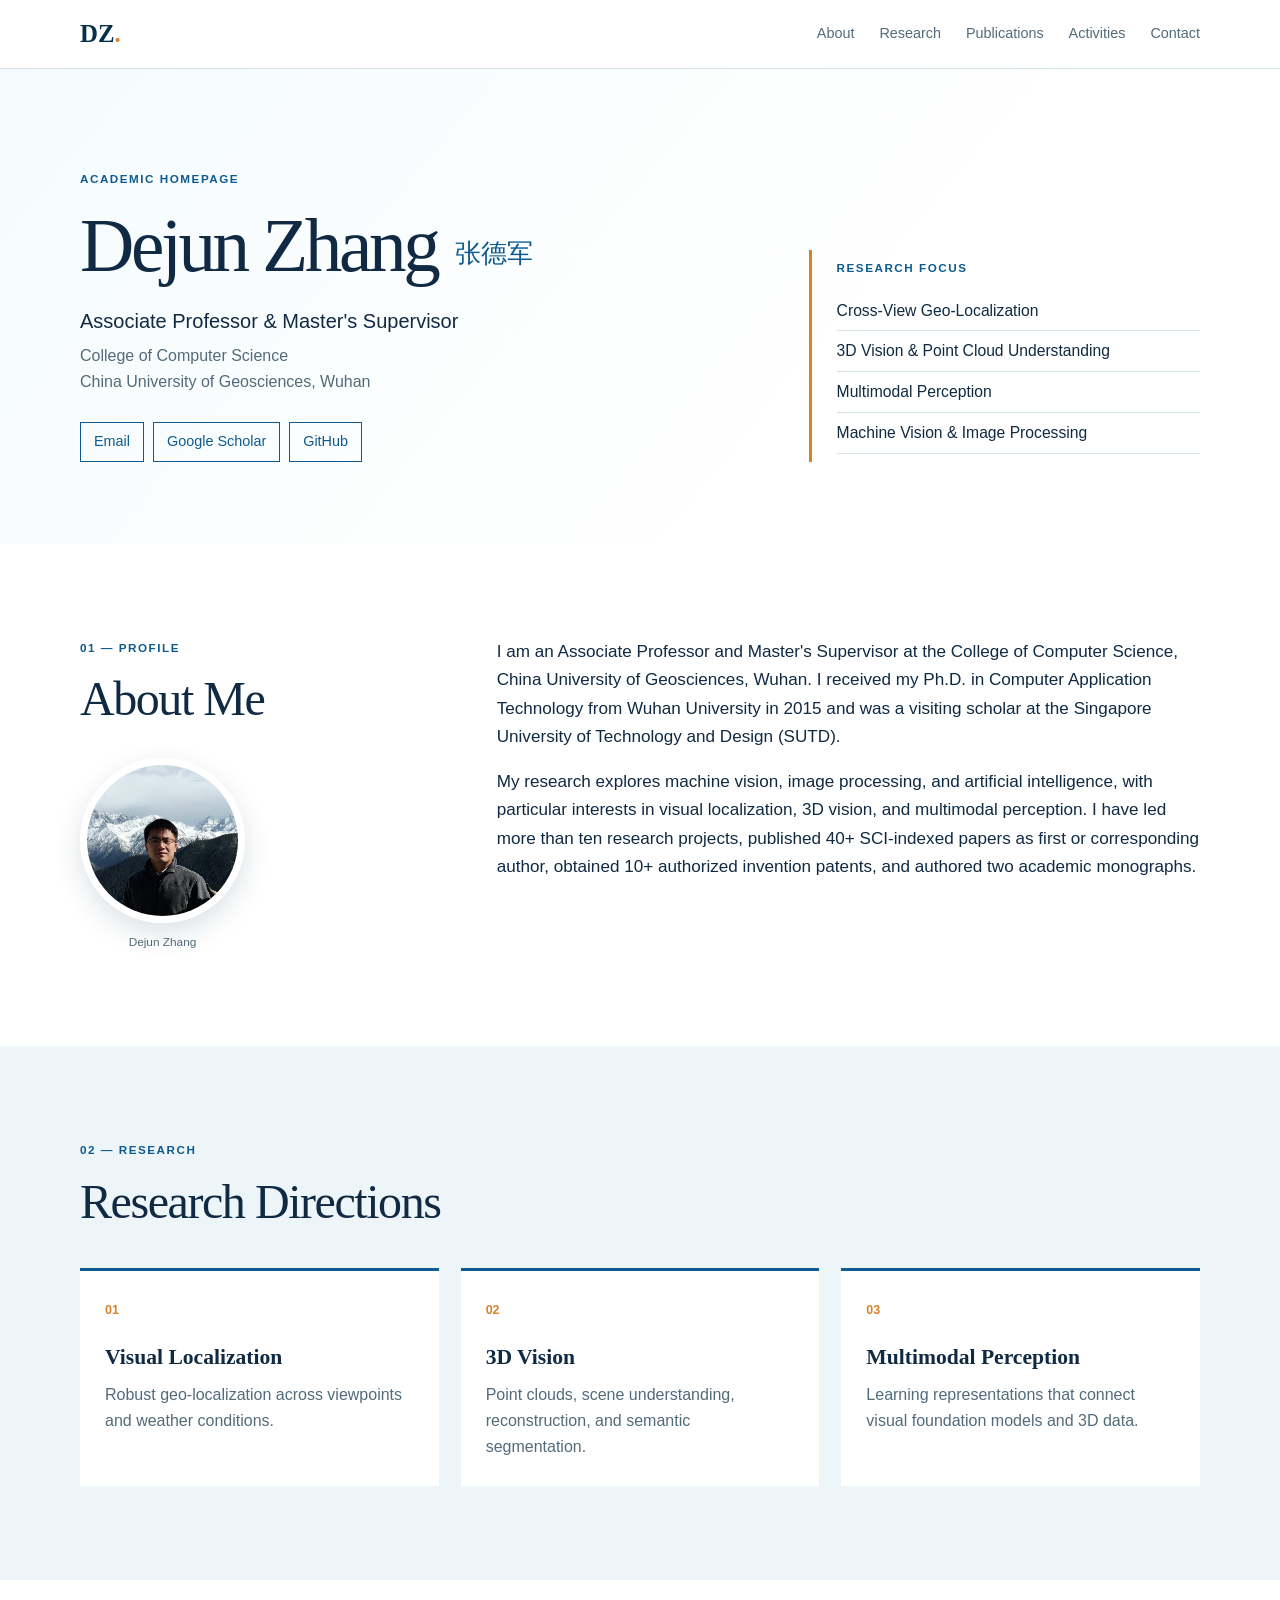
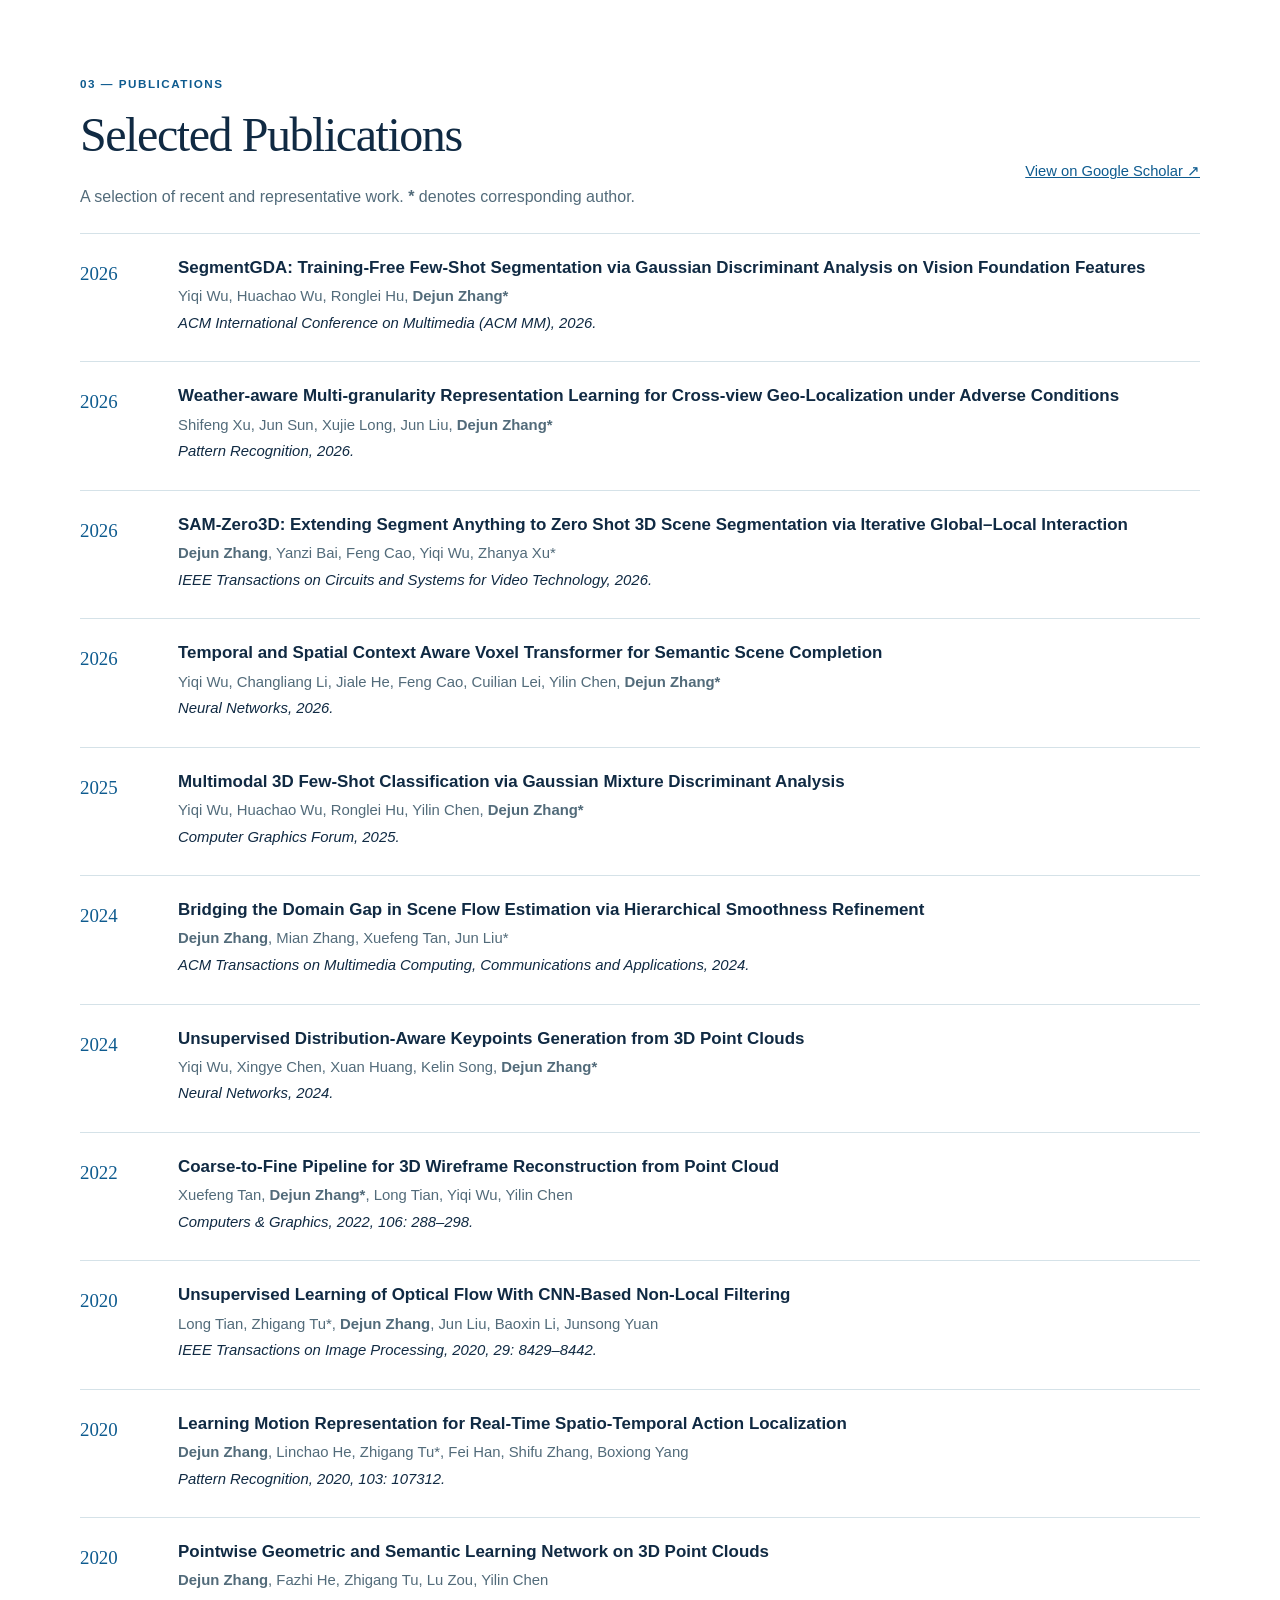
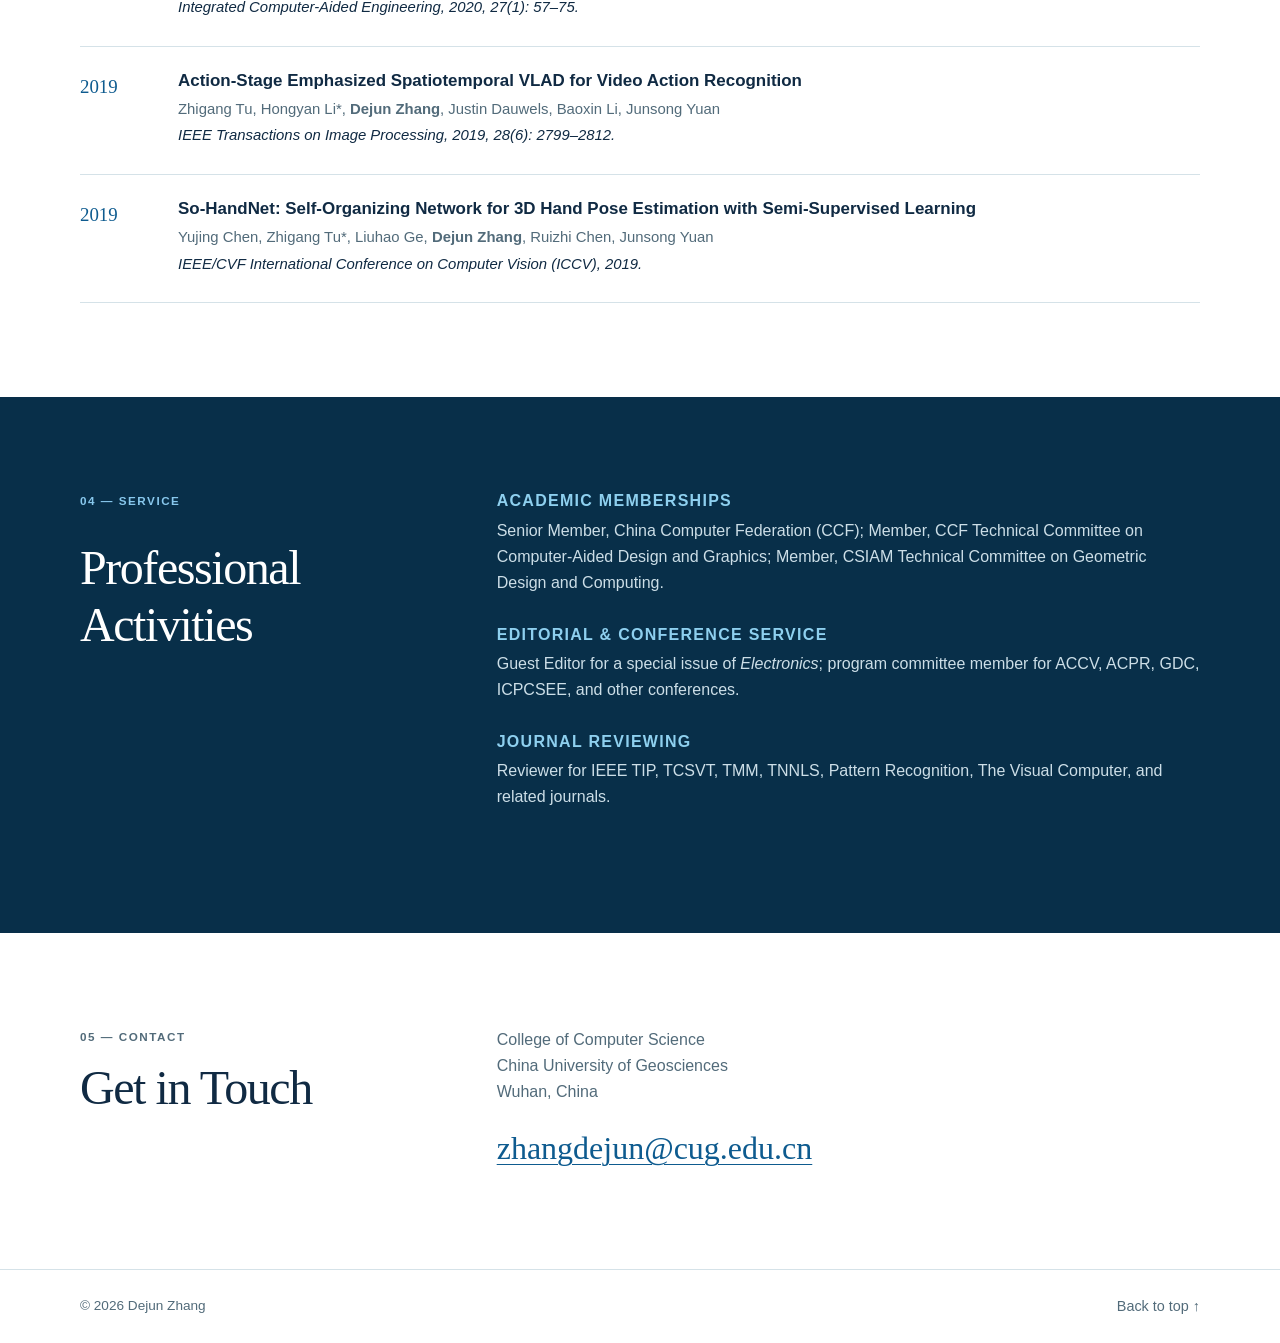
==== index.html @ 15e5b288 "Add files via upload" ====
<!doctype html>
<html lang="en">
<head>
  <meta charset="utf-8">
  <meta name="viewport" content="width=device-width, initial-scale=1">
  <meta name="description" content="Dejun Zhang — Associate Professor at China University of Geosciences, Wuhan. Research in visual localization, 3D vision, and multimodal perception.">
  <title>Dejun Zhang | Academic Homepage</title>
  <link rel="icon" type="image/svg+xml" href="data:image/svg+xml,%3Csvg xmlns='http://www.w3.org/2000/svg' viewBox='0 0 64 64'%3E%3Crect width='64' height='64' rx='12' fill='%230b3b62'/%3E%3Cpath d='M17 16h17c10 0 16 6 16 16s-6 16-16 16H17V16Zm9 9v14h8c4 0 7-2 7-7s-3-7-7-7h-8Z' fill='white'/%3E%3C/svg%3E">
  <link rel="stylesheet" href="assets/css/style.css">
  <link rel="stylesheet" href="assets/css/profile.css">
</head>
<body>
  <a class="skip-link" href="#main">Skip to content</a>
  <header class="site-header">
    <div class="shell nav-wrap">
      <a class="wordmark" href="#top" aria-label="Dejun Zhang home">DZ<span>.</span></a>
      <button class="menu-button" aria-expanded="false" aria-controls="site-nav">Menu</button>
      <nav id="site-nav" aria-label="Primary navigation">
        <a href="#about">About</a><a href="#research">Research</a><a href="#publications">Publications</a><a href="#activities">Activities</a><a href="#contact">Contact</a>
      </nav>
    </div>
  </header>

  <main id="main">
    <section class="intro" id="top">
      <div class="shell intro-grid">
        <div>
          <p class="eyebrow">Academic homepage</p>
          <h1>Dejun Zhang<span class="cn-name">张德军</span></h1>
          <p class="position">Associate Professor &amp; Master's Supervisor</p>
          <p class="institution">College of Computer Science<br>China University of Geosciences, Wuhan</p>
          <div class="links" aria-label="External links">
            <a href="mailto:zhangdejun@cug.edu.cn">Email</a>
            <a href="https://scholar.google.com/citations?hl=zh-CN&amp;oi=ao&amp;user=e5pwJ3oAAAAJ" rel="noopener noreferrer" target="_blank">Google Scholar</a>
            <a href="https://github.com/djzgroup" rel="noopener noreferrer" target="_blank">GitHub</a>
          </div>
        </div>
        <aside class="focus" aria-label="Research focus">
          <p class="eyebrow">Research focus</p>
          <ul>
            <li>Cross-View Geo-Localization</li>
            <li>3D Vision &amp; Point Cloud Understanding</li>
            <li>Multimodal Perception</li>
            <li>Machine Vision &amp; Image Processing</li>
          </ul>
        </aside>
      </div>
    </section>

    <section id="about" class="section shell two-col">
      <div><p class="section-kicker">01 — Profile</p><h2>About Me</h2><figure class="portrait about-portrait"><img src="assets/zhangdejun.jpg" alt="Dejun Zhang"><figcaption>Dejun Zhang</figcaption></figure></div>
      <div class="prose">
        <p>I am an Associate Professor and Master's Supervisor at the College of Computer Science, China University of Geosciences, Wuhan. I received my Ph.D. in Computer Application Technology from Wuhan University in 2015 and was a visiting scholar at the Singapore University of Technology and Design (SUTD).</p>
        <p>My research explores machine vision, image processing, and artificial intelligence, with particular interests in visual localization, 3D vision, and multimodal perception. I have led more than ten research projects, published 40+ SCI-indexed papers as first or corresponding author, obtained 10+ authorized invention patents, and authored two academic monographs.</p>
      </div>
    </section>

    <section id="research" class="section section-tint">
      <div class="shell">
        <p class="section-kicker">02 — Research</p><h2>Research Directions</h2>
        <div class="research-grid">
          <article><span>01</span><h3>Visual Localization</h3><p>Robust geo-localization across viewpoints and weather conditions.</p></article>
          <article><span>02</span><h3>3D Vision</h3><p>Point clouds, scene understanding, reconstruction, and semantic segmentation.</p></article>
          <article><span>03</span><h3>Multimodal Perception</h3><p>Learning representations that connect visual foundation models and 3D data.</p></article>
        </div>
      </div>
    </section>

    <section id="publications" class="section shell">
      <div class="publication-head"><div><p class="section-kicker">03 — Publications</p><h2>Selected Publications</h2></div><a class="text-link" href="https://scholar.google.com/citations?hl=zh-CN&amp;oi=ao&amp;user=e5pwJ3oAAAAJ" target="_blank" rel="noopener noreferrer">View on Google Scholar ↗</a></div>
      <p class="intro-copy">A selection of recent and representative work. <strong>*</strong> denotes corresponding author.</p>
      <ol class="pub-list">
        <li><div class="pub-year">2026</div><div><h3>SegmentGDA: Training-Free Few-Shot Segmentation via Gaussian Discriminant Analysis on Vision Foundation Features</h3><p>Yiqi Wu, Huachao Wu, Ronglei Hu, <strong>Dejun Zhang*</strong></p><p class="venue">ACM International Conference on Multimedia (ACM MM), 2026.</p></div></li>
        <li><div class="pub-year">2026</div><div><h3>Weather-aware Multi-granularity Representation Learning for Cross-view Geo-Localization under Adverse Conditions</h3><p>Shifeng Xu, Jun Sun, Xujie Long, Jun Liu, <strong>Dejun Zhang*</strong></p><p class="venue">Pattern Recognition, 2026.</p></div></li>
        <li><div class="pub-year">2026</div><div><h3>SAM-Zero3D: Extending Segment Anything to Zero Shot 3D Scene Segmentation via Iterative Global–Local Interaction</h3><p><strong>Dejun Zhang</strong>, Yanzi Bai, Feng Cao, Yiqi Wu, Zhanya Xu*</p><p class="venue">IEEE Transactions on Circuits and Systems for Video Technology, 2026.</p></div></li>
        <li><div class="pub-year">2026</div><div><h3>Temporal and Spatial Context Aware Voxel Transformer for Semantic Scene Completion</h3><p>Yiqi Wu, Changliang Li, Jiale He, Feng Cao, Cuilian Lei, Yilin Chen, <strong>Dejun Zhang*</strong></p><p class="venue">Neural Networks, 2026.</p></div></li>
        <li><div class="pub-year">2025</div><div><h3>Multimodal 3D Few-Shot Classification via Gaussian Mixture Discriminant Analysis</h3><p>Yiqi Wu, Huachao Wu, Ronglei Hu, Yilin Chen, <strong>Dejun Zhang*</strong></p><p class="venue">Computer Graphics Forum, 2025.</p></div></li>
        <li><div class="pub-year">2024</div><div><h3>Bridging the Domain Gap in Scene Flow Estimation via Hierarchical Smoothness Refinement</h3><p><strong>Dejun Zhang</strong>, Mian Zhang, Xuefeng Tan, Jun Liu*</p><p class="venue">ACM Transactions on Multimedia Computing, Communications and Applications, 2024.</p></div></li>
        <li><div class="pub-year">2024</div><div><h3>Unsupervised Distribution-Aware Keypoints Generation from 3D Point Clouds</h3><p>Yiqi Wu, Xingye Chen, Xuan Huang, Kelin Song, <strong>Dejun Zhang*</strong></p><p class="venue">Neural Networks, 2024.</p></div></li>
        <li><div class="pub-year">2022</div><div><h3>Coarse-to-Fine Pipeline for 3D Wireframe Reconstruction from Point Cloud</h3><p>Xuefeng Tan, <strong>Dejun Zhang*</strong>, Long Tian, Yiqi Wu, Yilin Chen</p><p class="venue">Computers &amp; Graphics, 2022, 106: 288–298.</p></div></li>
        <li><div class="pub-year">2020</div><div><h3>Unsupervised Learning of Optical Flow With CNN-Based Non-Local Filtering</h3><p>Long Tian, Zhigang Tu*, <strong>Dejun Zhang</strong>, Jun Liu, Baoxin Li, Junsong Yuan</p><p class="venue">IEEE Transactions on Image Processing, 2020, 29: 8429–8442.</p></div></li>
        <li><div class="pub-year">2020</div><div><h3>Learning Motion Representation for Real-Time Spatio-Temporal Action Localization</h3><p><strong>Dejun Zhang</strong>, Linchao He, Zhigang Tu*, Fei Han, Shifu Zhang, Boxiong Yang</p><p class="venue">Pattern Recognition, 2020, 103: 107312.</p></div></li>
        <li><div class="pub-year">2020</div><div><h3>Pointwise Geometric and Semantic Learning Network on 3D Point Clouds</h3><p><strong>Dejun Zhang</strong>, Fazhi He, Zhigang Tu, Lu Zou, Yilin Chen</p><p class="venue">Integrated Computer-Aided Engineering, 2020, 27(1): 57–75.</p></div></li>
        <li><div class="pub-year">2019</div><div><h3>Action-Stage Emphasized Spatiotemporal VLAD for Video Action Recognition</h3><p>Zhigang Tu, Hongyan Li*, <strong>Dejun Zhang</strong>, Justin Dauwels, Baoxin Li, Junsong Yuan</p><p class="venue">IEEE Transactions on Image Processing, 2019, 28(6): 2799–2812.</p></div></li>
        <li><div class="pub-year">2019</div><div><h3>So-HandNet: Self-Organizing Network for 3D Hand Pose Estimation with Semi-Supervised Learning</h3><p>Yujing Chen, Zhigang Tu*, Liuhao Ge, <strong>Dejun Zhang</strong>, Ruizhi Chen, Junsong Yuan</p><p class="venue">IEEE/CVF International Conference on Computer Vision (ICCV), 2019.</p></div></li>
      </ol>
    </section>

    <section id="activities" class="section section-dark"><div class="shell activities-grid"><div><p class="section-kicker">04 — Service</p><h2>Professional Activities</h2></div><div><h3>Academic Memberships</h3><p>Senior Member, China Computer Federation (CCF); Member, CCF Technical Committee on Computer-Aided Design and Graphics; Member, CSIAM Technical Committee on Geometric Design and Computing.</p><h3>Editorial &amp; Conference Service</h3><p>Guest Editor for a special issue of <em>Electronics</em>; program committee member for ACCV, ACPR, GDC, ICPCSEE, and other conferences.</p><h3>Journal Reviewing</h3><p>Reviewer for IEEE TIP, TCSVT, TMM, TNNLS, Pattern Recognition, The Visual Computer, and related journals.</p></div></div></section>

    <section id="contact" class="section shell contact"><div><p class="section-kicker">05 — Contact</p><h2>Get in Touch</h2></div><div><p>College of Computer Science<br>China University of Geosciences<br>Wuhan, China</p><a class="email" href="mailto:zhangdejun@cug.edu.cn">zhangdejun@cug.edu.cn</a></div></section>
  </main>
  <footer><div class="shell"><span>© <span id="year"></span> Dejun Zhang</span><a href="#top">Back to top ↑</a></div></footer>
  <script>document.getElementById('year').textContent=new Date().getFullYear();const b=document.querySelector('.menu-button'),n=document.querySelector('#site-nav');b.addEventListener('click',()=>{const e=b.getAttribute('aria-expanded')==='true';b.setAttribute('aria-expanded',String(!e));n.classList.toggle('open')});document.querySelectorAll('#site-nav a').forEach(a=>a.addEventListener('click',()=>{n.classList.remove('open');b.setAttribute('aria-expanded','false')}));</script>
</body>
</html>
---- assets/css/style.css ----
:root{--ink:#102a43;--navy:#082f49;--blue:#0e5b8f;--mist:#eef5f8;--line:#d5e2e8;--paper:#fff;--muted:#526b7a;--accent:#d8822a}*{box-sizing:border-box}html{scroll-behavior:smooth}body{margin:0;background:var(--paper);color:var(--ink);font-family:Inter,"Segoe UI",Arial,sans-serif;font-size:16px;line-height:1.65}.shell{width:min(1120px,calc(100% - 48px));margin:auto}.skip-link{position:absolute;left:-999px}.skip-link:focus{left:16px;top:12px;z-index:9;background:#fff;padding:8px 12px}.site-header{border-bottom:1px solid var(--line);position:sticky;top:0;background:#fffffff2;backdrop-filter:blur(12px);z-index:3}.nav-wrap{height:68px;display:flex;align-items:center;justify-content:space-between}.wordmark{font-family:Georgia,serif;font-size:1.55rem;font-weight:700;color:var(--navy);text-decoration:none}.wordmark span{color:var(--accent)}nav{display:flex;gap:25px}nav a,footer a{color:var(--muted);font-size:.9rem;text-decoration:none}nav a:hover,footer a:hover,.text-link:hover{color:var(--blue)}.menu-button{display:none;background:none;border:1px solid var(--line);padding:7px 11px;color:var(--ink)}.intro{padding:100px 0 82px;background:linear-gradient(130deg,#f5fbfd 0%,#fff 65%)}.intro-grid{display:grid;grid-template-columns:1.55fr .95fr;align-items:end;gap:90px}.eyebrow,.section-kicker{text-transform:uppercase;color:var(--blue);font-size:.73rem;font-weight:700;letter-spacing:.13em;margin:0 0 13px}h1,h2,h3{line-height:1.2;margin-top:0}h1{font-family:Georgia,serif;font-weight:500;font-size:clamp(3rem,8vw,5.7rem);letter-spacing:-.045em;margin-bottom:13px}.cn-name{font-family:"Microsoft YaHei",sans-serif;font-size:.35em;letter-spacing:0;margin-left:18px;color:var(--blue);vertical-align:middle}.position{font-size:1.25rem;margin:0 0 5px}.institution{color:var(--muted);margin:0 0 27px}.links{display:flex;flex-wrap:wrap;gap:9px}.links a{border:1px solid var(--blue);padding:7px 13px;color:var(--blue);font-size:.9rem;text-decoration:none}.links a:hover{background:var(--blue);color:#fff}.focus{border-left:3px solid var(--accent);padding:8px 0 8px 25px}.focus ul{list-style:none;padding:0;margin:0}.focus li{padding:7px 0;border-bottom:1px solid var(--line);font-size:.98rem}.section{padding:94px 0}.two-col,.activities-grid,.contact{display:grid;grid-template-columns:.72fr 1.55fr;gap:90px}h2{font-family:Georgia,serif;font-size:clamp(2rem,4vw,3rem);font-weight:500;letter-spacing:-.03em;margin-bottom:20px}.prose p:first-child{margin-top:0}.prose p{font-size:1.07rem}.section-tint{background:var(--mist)}.research-grid{display:grid;grid-template-columns:repeat(3,1fr);gap:22px;margin-top:38px}.research-grid article{background:#fff;padding:25px;min-height:200px;border-top:3px solid var(--blue)}.research-grid span{font-size:.78rem;color:var(--accent);font-weight:700}.research-grid h3{font-family:Georgia,serif;font-size:1.35rem;margin:22px 0 11px}.research-grid p{margin:0;color:var(--muted)}.publication-head{display:flex;justify-content:space-between;align-items:end;gap:30px}.text-link{color:var(--blue);font-size:.92rem;white-space:nowrap}.intro-copy{color:var(--muted);margin:0 0 23px}.pub-list{list-style:none;margin:0;padding:0;border-top:1px solid var(--line)}.pub-list li{display:grid;grid-template-columns:80px 1fr;gap:18px;padding:24px 0;border-bottom:1px solid var(--line)}.pub-year{color:var(--blue);font-family:Georgia,serif;font-size:1.18rem}.pub-list h3{font-size:1.06rem;font-weight:650;margin-bottom:6px}.pub-list p{font-size:.93rem;color:var(--muted);margin:2px 0}.pub-list .venue{font-style:italic;color:var(--ink)}.section-dark{background:var(--navy);color:#eff8fc}.section-dark .section-kicker{color:#88c8ed}.section-dark h2{color:#fff}.activities-grid h3{font-size:1rem;color:#8ed0ef;text-transform:uppercase;letter-spacing:.08em;margin:0 0 7px}.activities-grid p{margin:0 0 28px;color:#ccdee7}.contact p{margin-top:0;color:var(--muted)}.email{font-family:Georgia,serif;font-size:clamp(1.25rem,3vw,2rem);color:var(--blue);text-decoration-thickness:1px;text-underline-offset:5px}footer{border-top:1px solid var(--line);padding:25px 0;color:var(--muted);font-size:.85rem}footer .shell{display:flex;justify-content:space-between;gap:20px}@media(max-width:720px){.shell{width:min(100% - 34px,1120px)}.menu-button{display:block}.nav-wrap{height:60px}nav{display:none;position:absolute;top:60px;left:0;width:100%;padding:12px 17px 20px;background:#fff;border-bottom:1px solid var(--line);flex-direction:column;gap:12px}nav.open{display:flex}.intro{padding:65px 0}.intro-grid,.two-col,.activities-grid,.contact{grid-template-columns:1fr;gap:34px}.focus{margin-top:8px}.section{padding:66px 0}.research-grid{grid-template-columns:1fr;gap:12px;margin-top:26px}.research-grid article{min-height:0}.publication-head{align-items:start;flex-direction:column;gap:0}.pub-list li{grid-template-columns:1fr;gap:6px}.pub-year{font-size:1rem}.pub-list h3{font-size:1rem}.cn-name{margin-left:10px}footer .shell{flex-direction:column;gap:8px}}
---- assets/css/profile.css ----
.portrait{margin:30px 0 0}.portrait img{display:block;width:165px;height:165px;object-fit:cover;object-position:center;border-radius:50%;border:7px solid #fff;box-shadow:0 10px 28px #082f4924}.portrait figcaption{margin-top:10px;color:var(--muted);font-size:.74rem;text-align:center;width:165px}h1{font-size:clamp(2.7rem,6.4vw,4.7rem)}@media(max-width:720px){.about-portrait{margin-top:20px}}
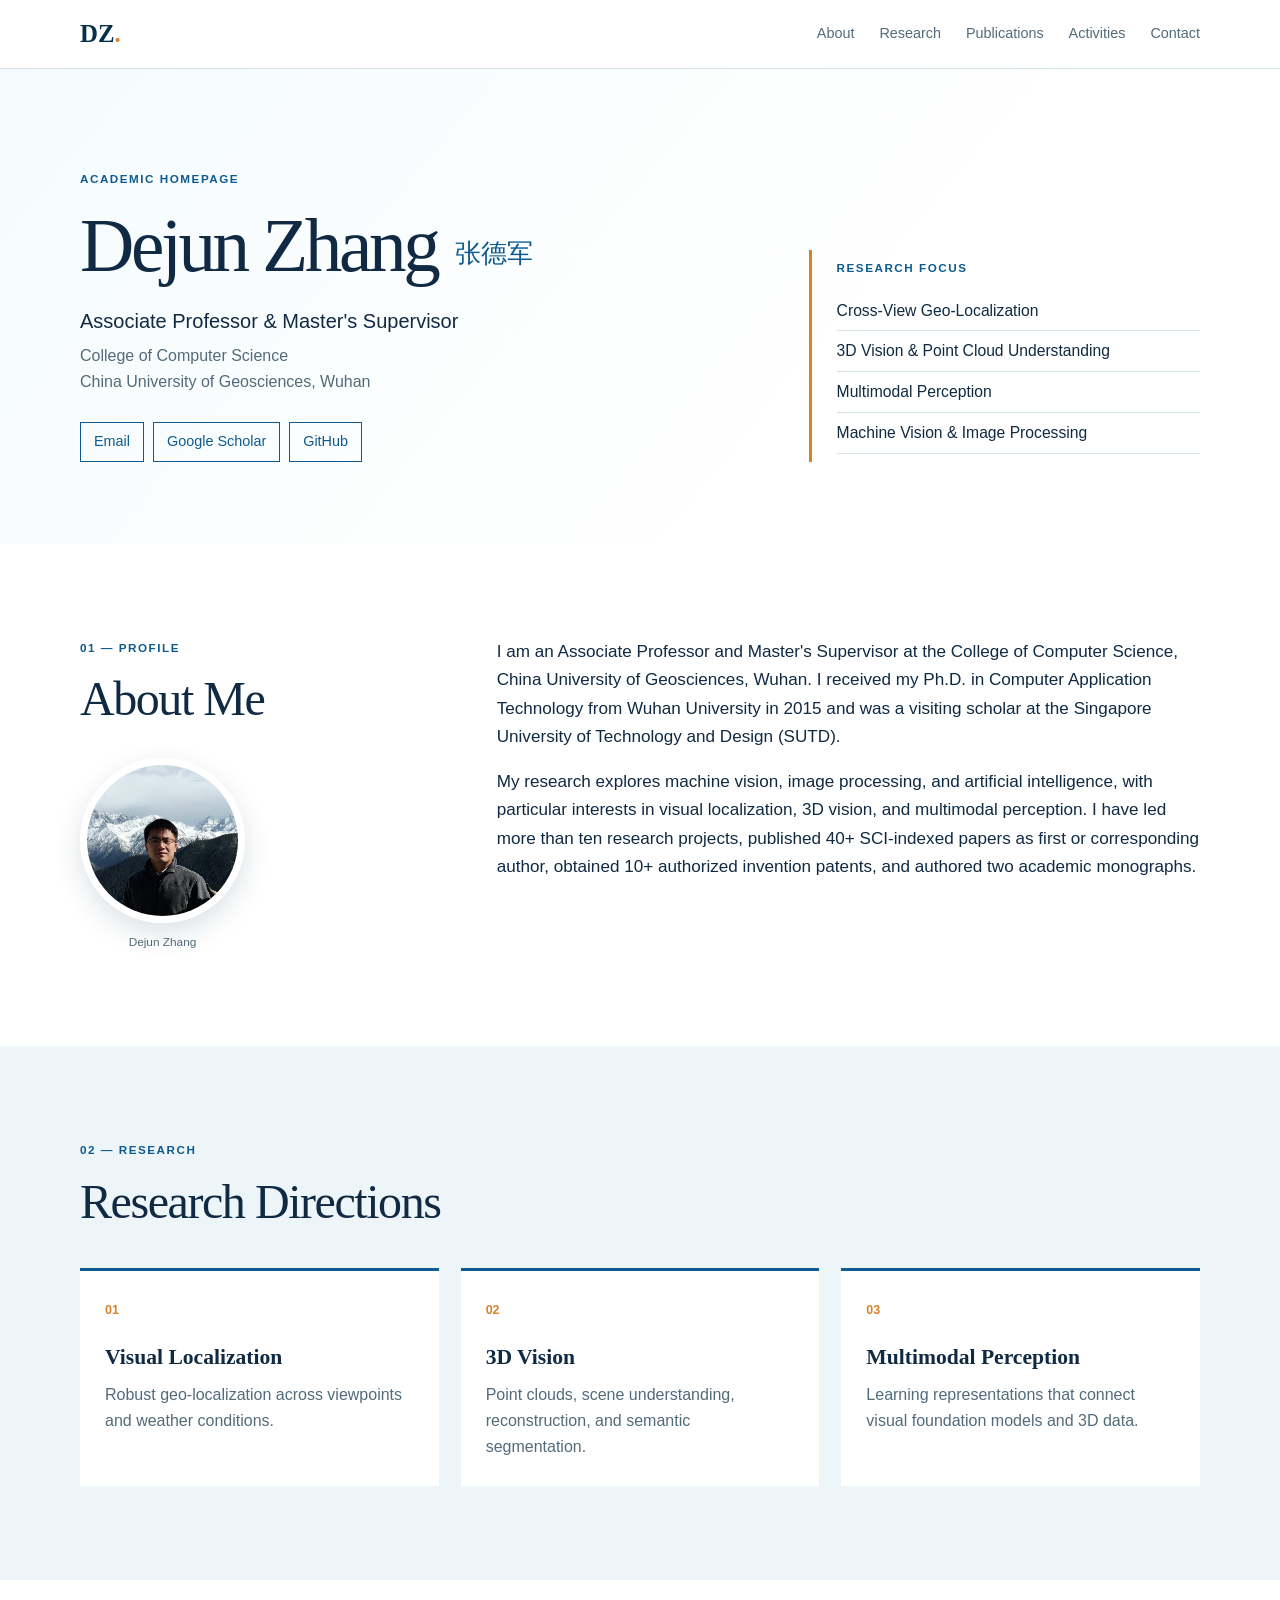
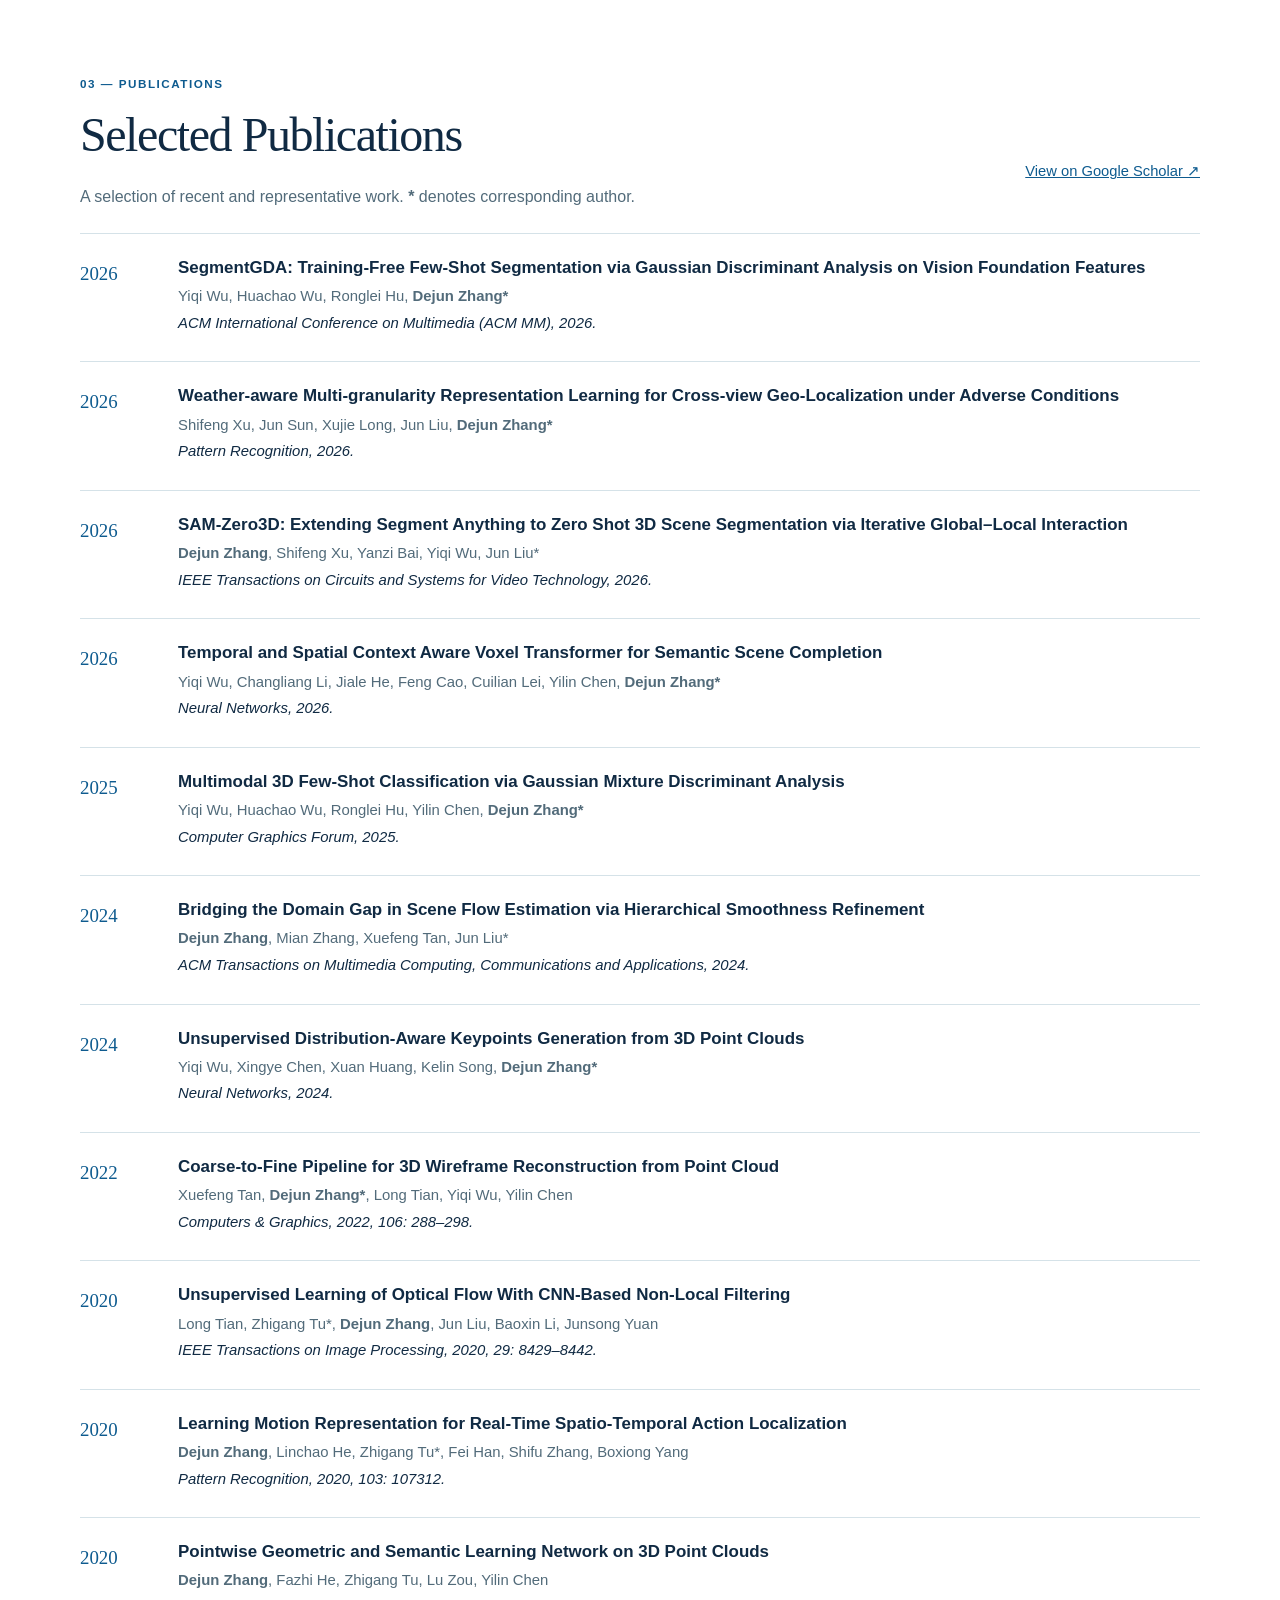
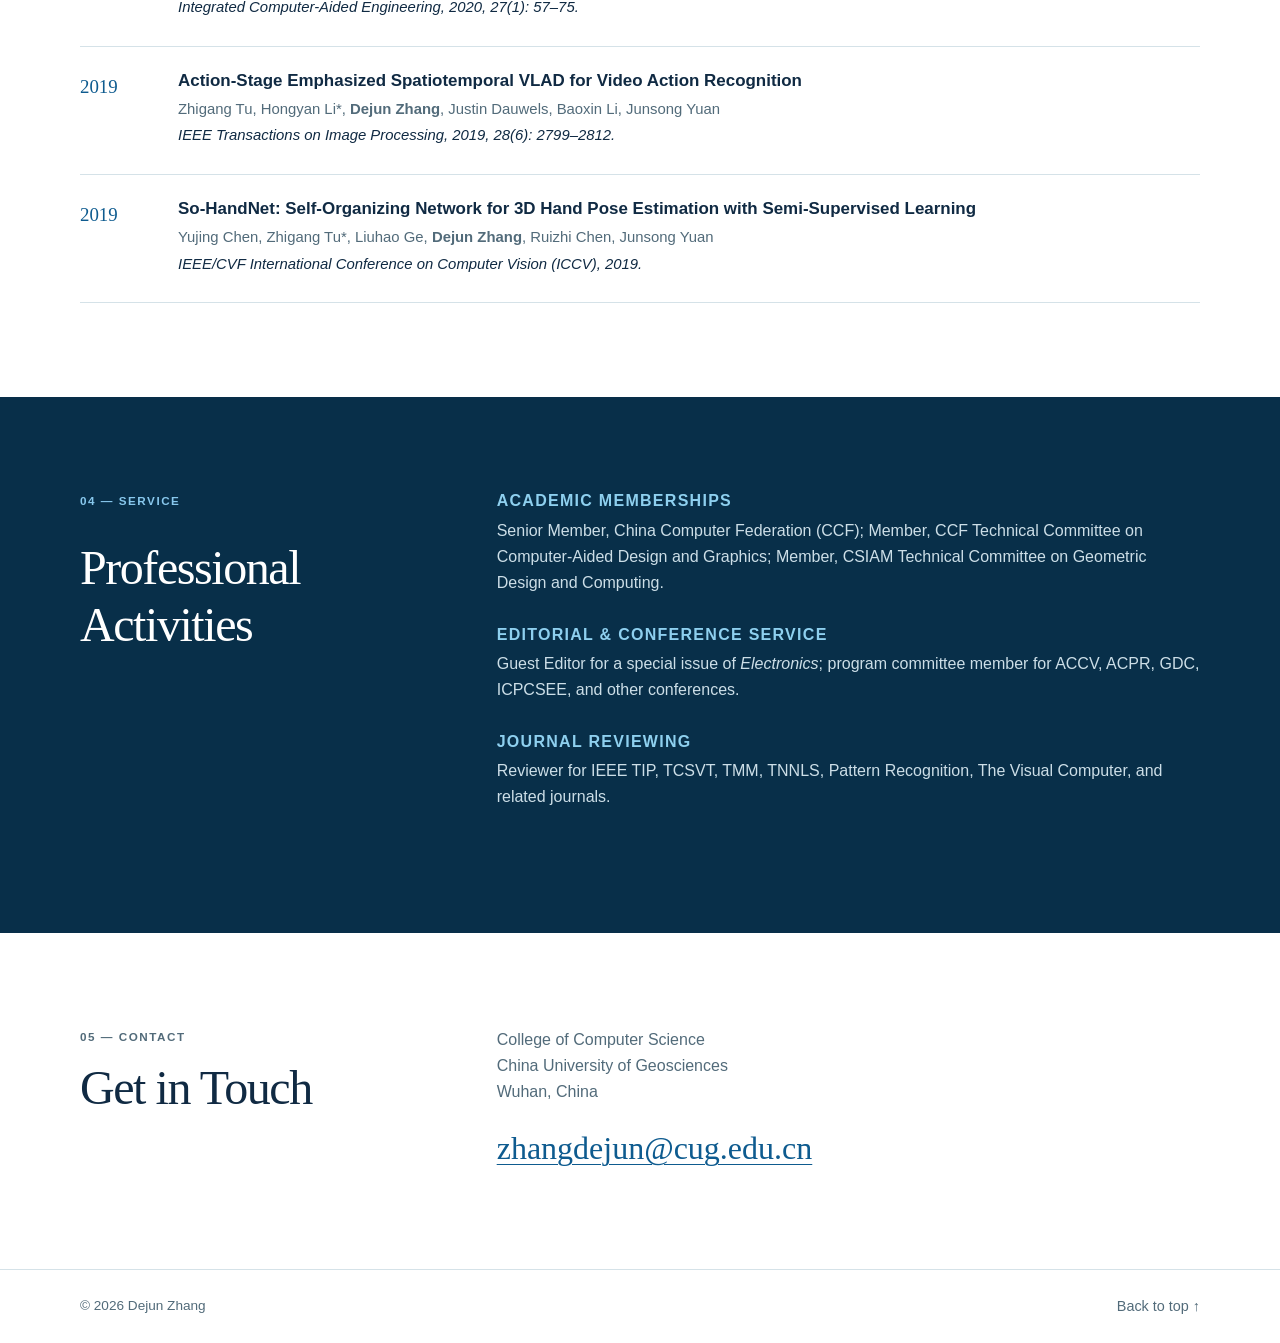
==== commit 643c1c6b: "Update index.html" ====
--- a/index.html
+++ b/index.html
@@ -72,7 +72,7 @@
       <ol class="pub-list">
         <li><div class="pub-year">2026</div><div><h3>SegmentGDA: Training-Free Few-Shot Segmentation via Gaussian Discriminant Analysis on Vision Foundation Features</h3><p>Yiqi Wu, Huachao Wu, Ronglei Hu, <strong>Dejun Zhang*</strong></p><p class="venue">ACM International Conference on Multimedia (ACM MM), 2026.</p></div></li>
         <li><div class="pub-year">2026</div><div><h3>Weather-aware Multi-granularity Representation Learning for Cross-view Geo-Localization under Adverse Conditions</h3><p>Shifeng Xu, Jun Sun, Xujie Long, Jun Liu, <strong>Dejun Zhang*</strong></p><p class="venue">Pattern Recognition, 2026.</p></div></li>
-        <li><div class="pub-year">2026</div><div><h3>SAM-Zero3D: Extending Segment Anything to Zero Shot 3D Scene Segmentation via Iterative Global–Local Interaction</h3><p><strong>Dejun Zhang</strong>, Yanzi Bai, Feng Cao, Yiqi Wu, Zhanya Xu*</p><p class="venue">IEEE Transactions on Circuits and Systems for Video Technology, 2026.</p></div></li>
+        <li><div class="pub-year">2026</div><div><h3>SAM-Zero3D: Extending Segment Anything to Zero Shot 3D Scene Segmentation via Iterative Global–Local Interaction</h3><p><strong>Dejun Zhang</strong>, Shifeng Xu, Yanzi Bai, Yiqi Wu, Jun Liu*</p><p class="venue">IEEE Transactions on Circuits and Systems for Video Technology, 2026.</p></div></li>
         <li><div class="pub-year">2026</div><div><h3>Temporal and Spatial Context Aware Voxel Transformer for Semantic Scene Completion</h3><p>Yiqi Wu, Changliang Li, Jiale He, Feng Cao, Cuilian Lei, Yilin Chen, <strong>Dejun Zhang*</strong></p><p class="venue">Neural Networks, 2026.</p></div></li>
         <li><div class="pub-year">2025</div><div><h3>Multimodal 3D Few-Shot Classification via Gaussian Mixture Discriminant Analysis</h3><p>Yiqi Wu, Huachao Wu, Ronglei Hu, Yilin Chen, <strong>Dejun Zhang*</strong></p><p class="venue">Computer Graphics Forum, 2025.</p></div></li>
         <li><div class="pub-year">2024</div><div><h3>Bridging the Domain Gap in Scene Flow Estimation via Hierarchical Smoothness Refinement</h3><p><strong>Dejun Zhang</strong>, Mian Zhang, Xuefeng Tan, Jun Liu*</p><p class="venue">ACM Transactions on Multimedia Computing, Communications and Applications, 2024.</p></div></li>
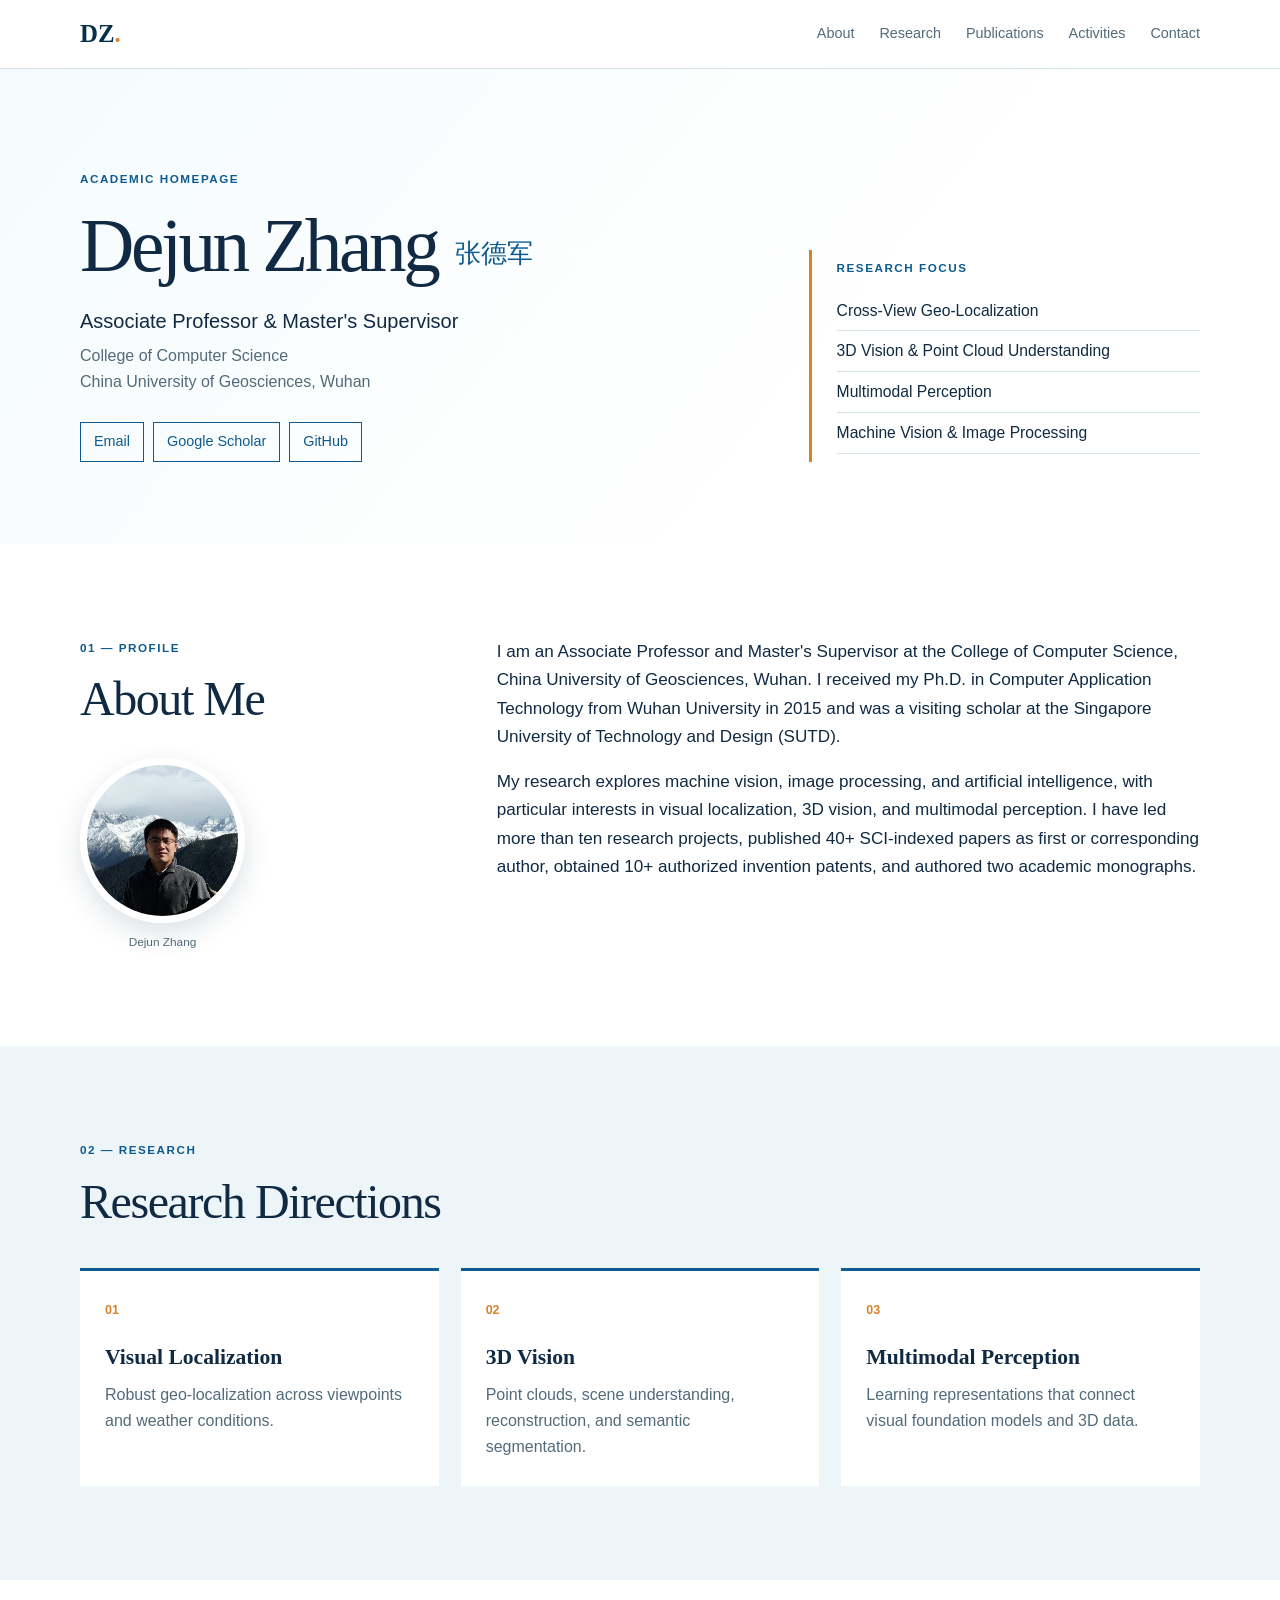
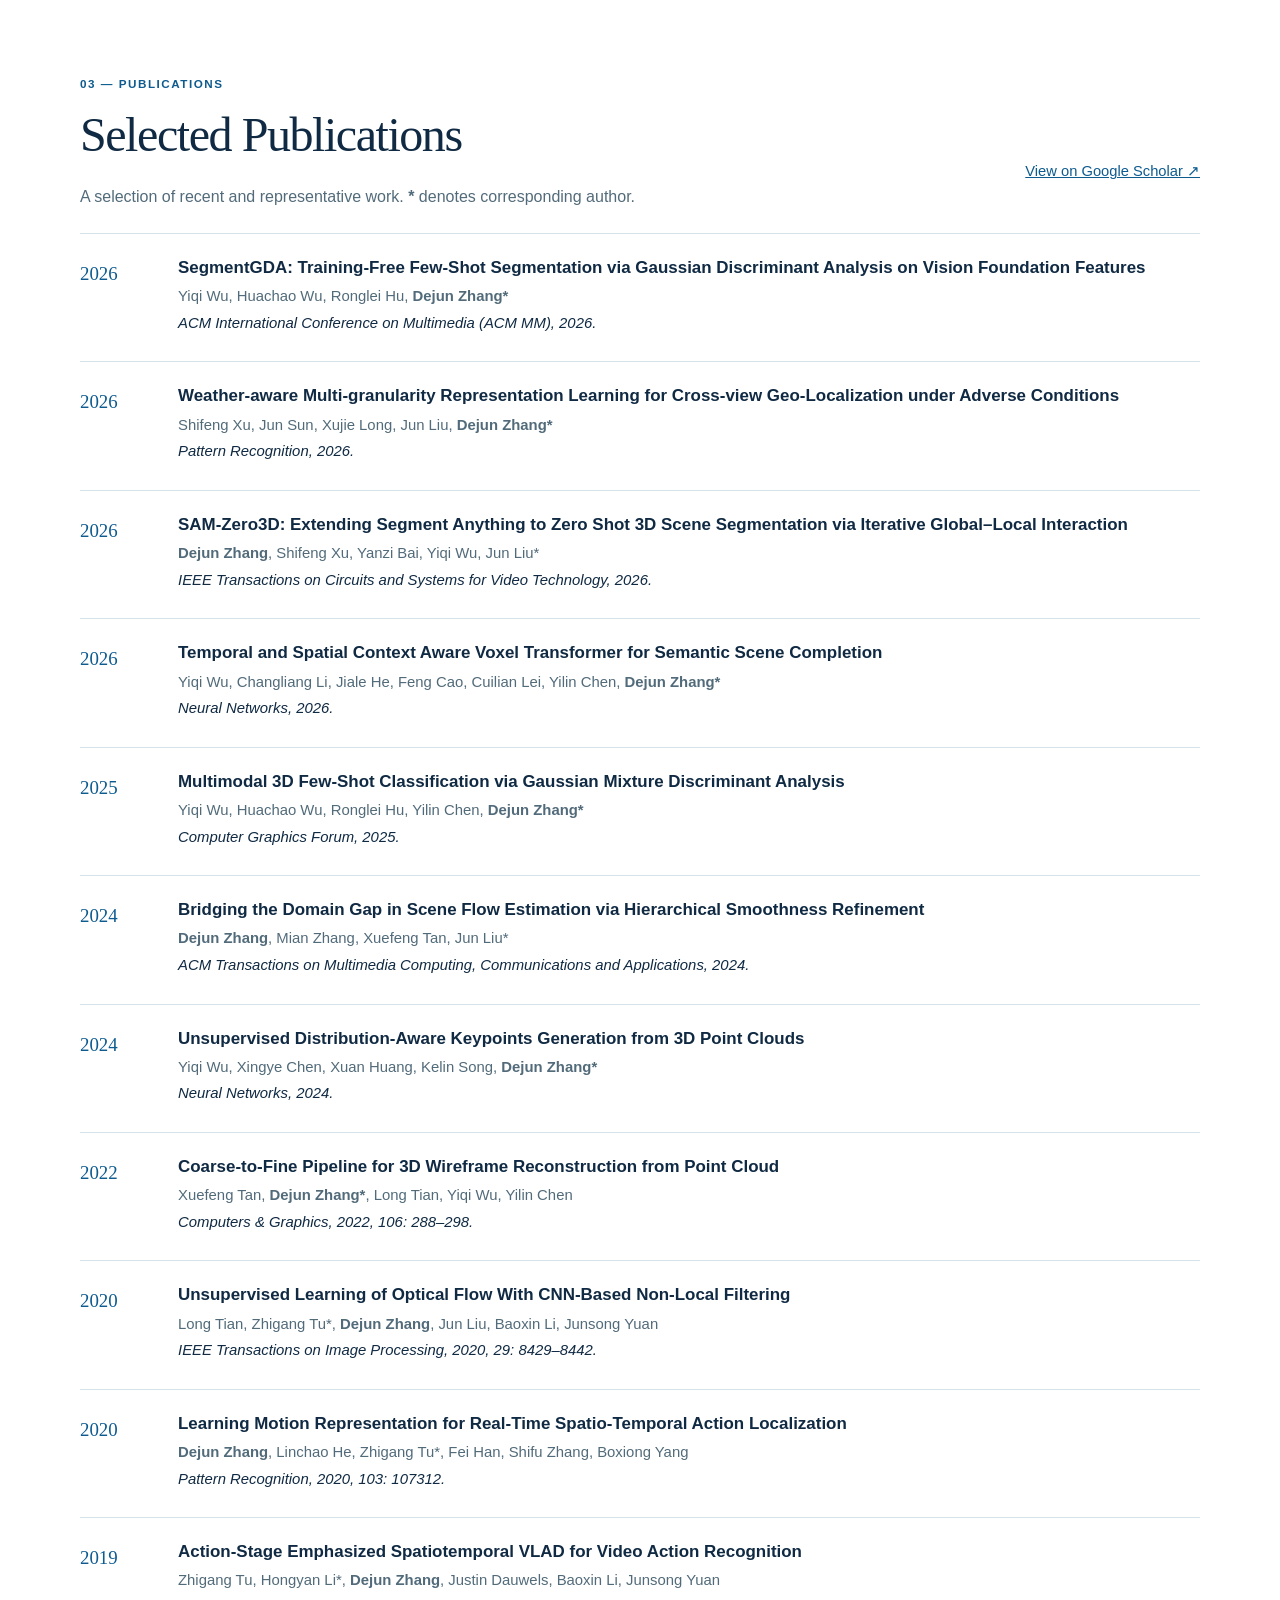
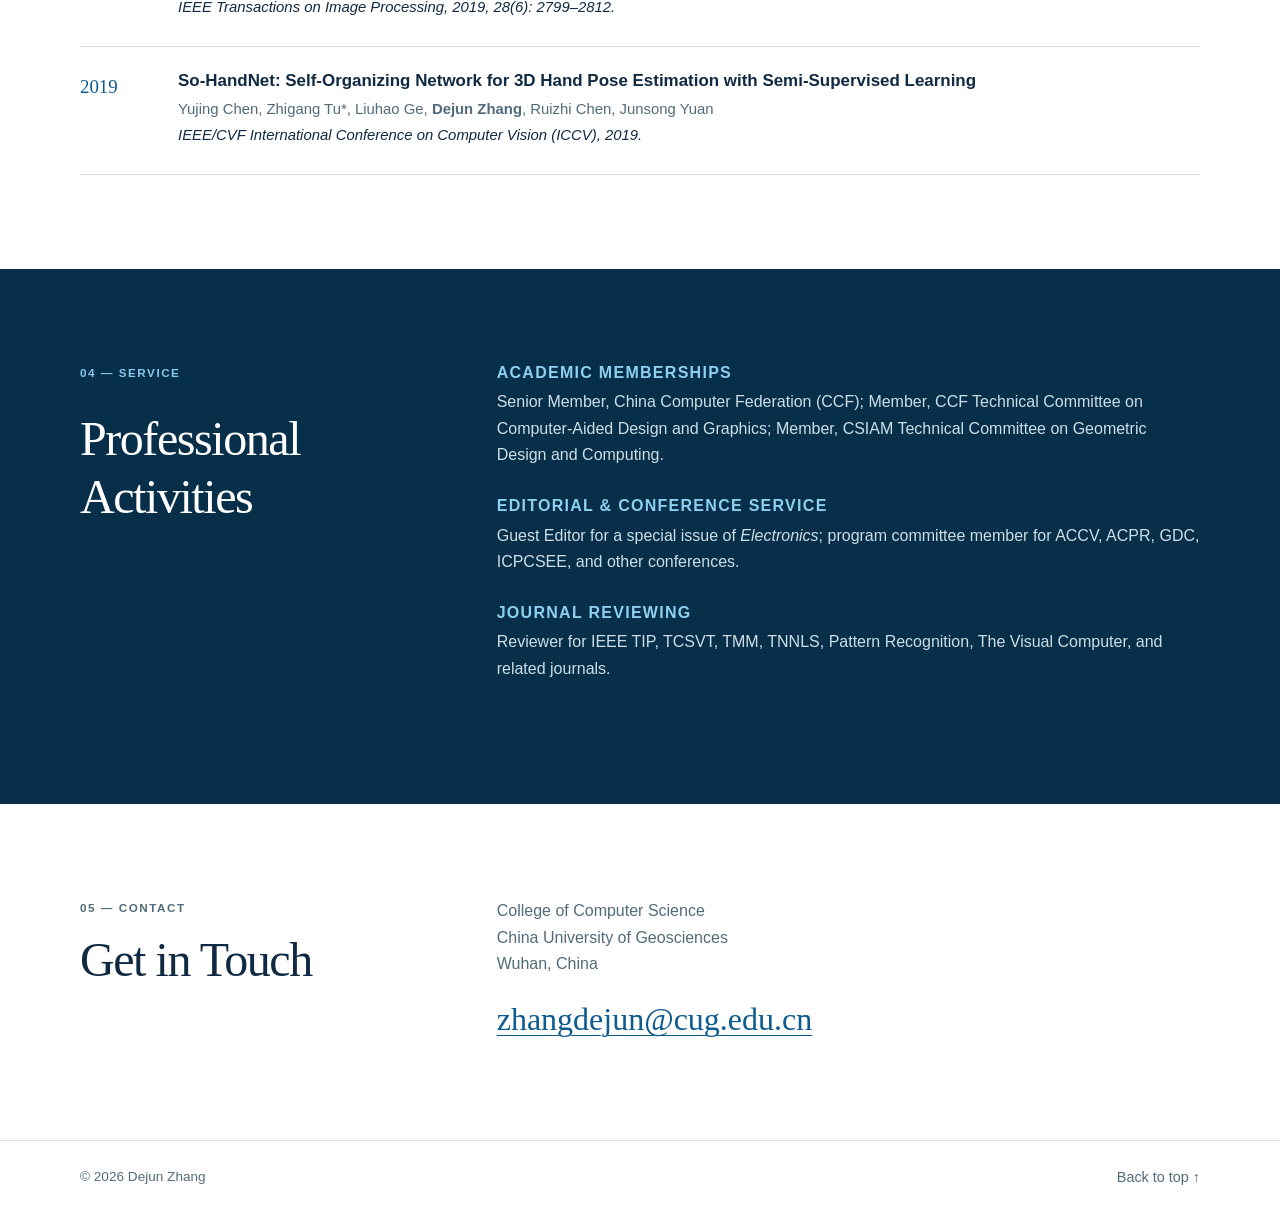
==== commit 1caa7554: "Update index.html" ====
--- a/index.html
+++ b/index.html
@@ -80,7 +80,6 @@
         <li><div class="pub-year">2022</div><div><h3>Coarse-to-Fine Pipeline for 3D Wireframe Reconstruction from Point Cloud</h3><p>Xuefeng Tan, <strong>Dejun Zhang*</strong>, Long Tian, Yiqi Wu, Yilin Chen</p><p class="venue">Computers &amp; Graphics, 2022, 106: 288–298.</p></div></li>
         <li><div class="pub-year">2020</div><div><h3>Unsupervised Learning of Optical Flow With CNN-Based Non-Local Filtering</h3><p>Long Tian, Zhigang Tu*, <strong>Dejun Zhang</strong>, Jun Liu, Baoxin Li, Junsong Yuan</p><p class="venue">IEEE Transactions on Image Processing, 2020, 29: 8429–8442.</p></div></li>
         <li><div class="pub-year">2020</div><div><h3>Learning Motion Representation for Real-Time Spatio-Temporal Action Localization</h3><p><strong>Dejun Zhang</strong>, Linchao He, Zhigang Tu*, Fei Han, Shifu Zhang, Boxiong Yang</p><p class="venue">Pattern Recognition, 2020, 103: 107312.</p></div></li>
-        <li><div class="pub-year">2020</div><div><h3>Pointwise Geometric and Semantic Learning Network on 3D Point Clouds</h3><p><strong>Dejun Zhang</strong>, Fazhi He, Zhigang Tu, Lu Zou, Yilin Chen</p><p class="venue">Integrated Computer-Aided Engineering, 2020, 27(1): 57–75.</p></div></li>
         <li><div class="pub-year">2019</div><div><h3>Action-Stage Emphasized Spatiotemporal VLAD for Video Action Recognition</h3><p>Zhigang Tu, Hongyan Li*, <strong>Dejun Zhang</strong>, Justin Dauwels, Baoxin Li, Junsong Yuan</p><p class="venue">IEEE Transactions on Image Processing, 2019, 28(6): 2799–2812.</p></div></li>
         <li><div class="pub-year">2019</div><div><h3>So-HandNet: Self-Organizing Network for 3D Hand Pose Estimation with Semi-Supervised Learning</h3><p>Yujing Chen, Zhigang Tu*, Liuhao Ge, <strong>Dejun Zhang</strong>, Ruizhi Chen, Junsong Yuan</p><p class="venue">IEEE/CVF International Conference on Computer Vision (ICCV), 2019.</p></div></li>
       </ol>
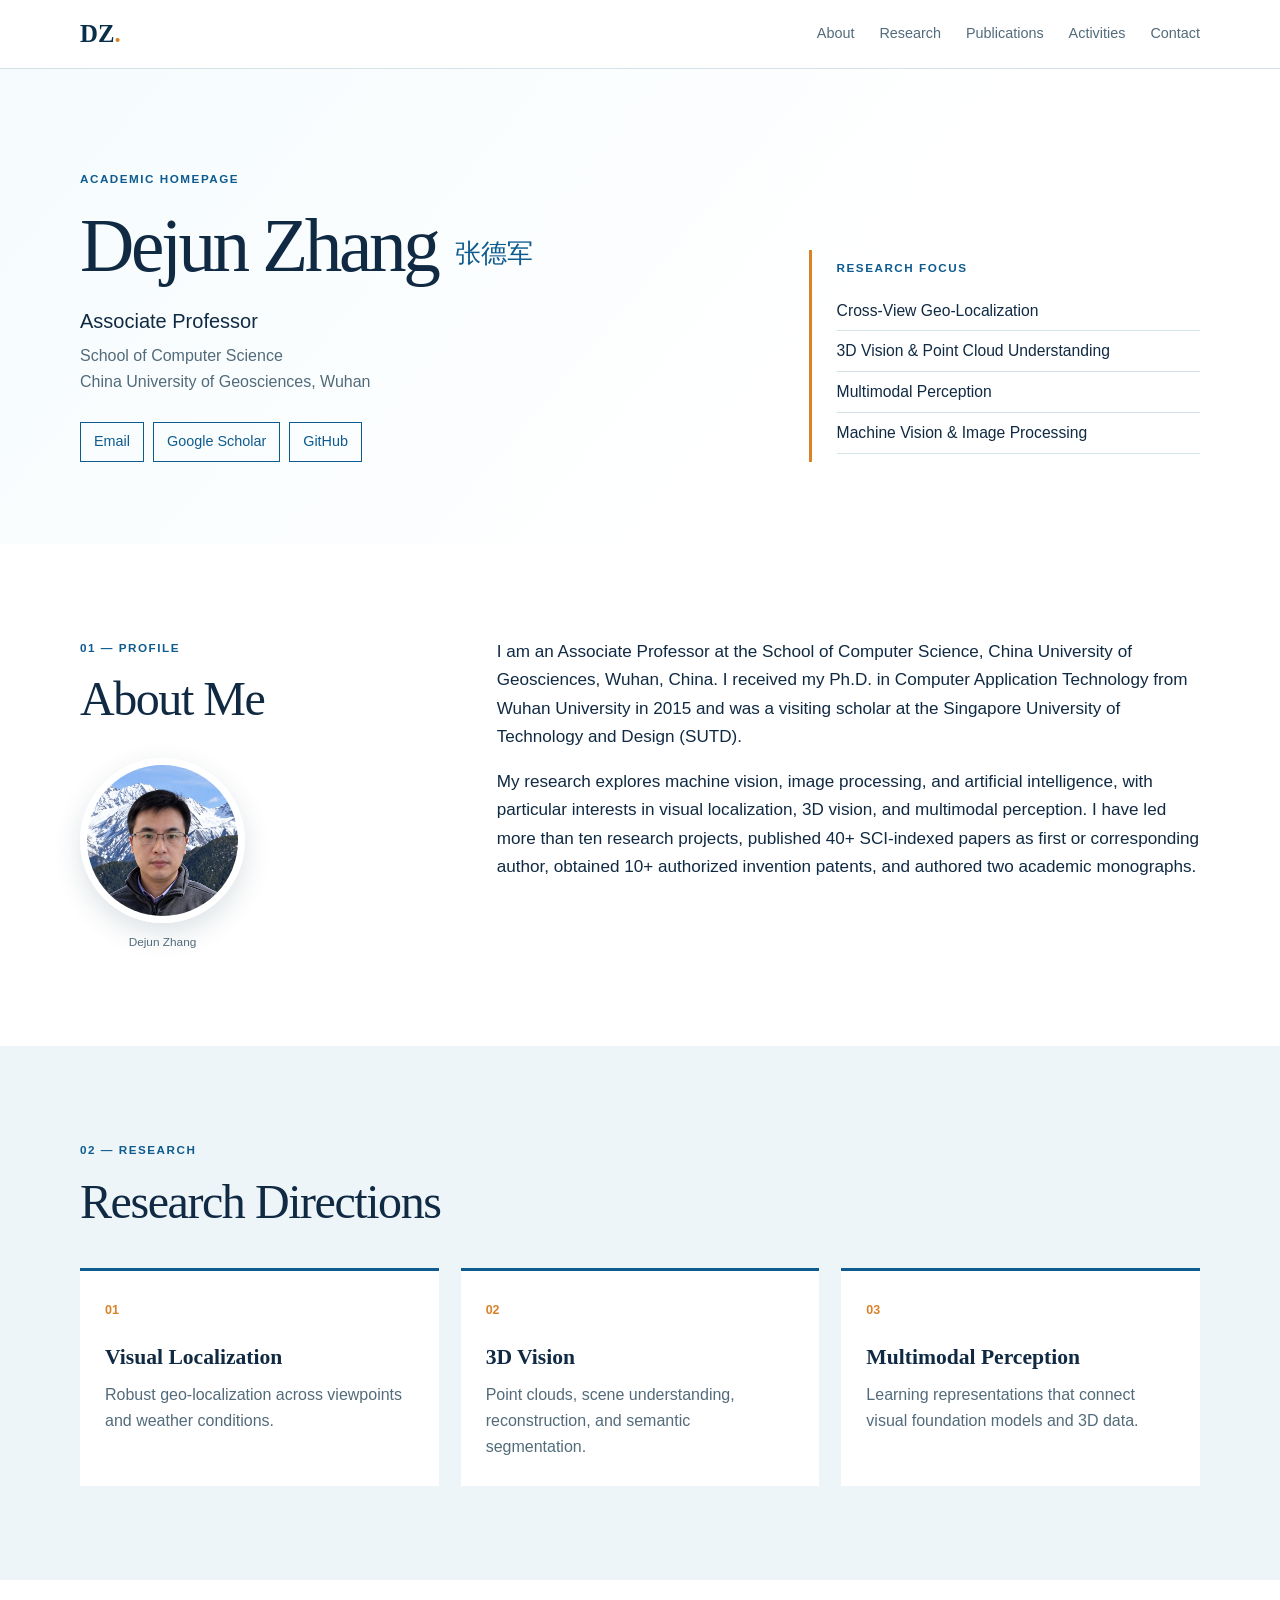
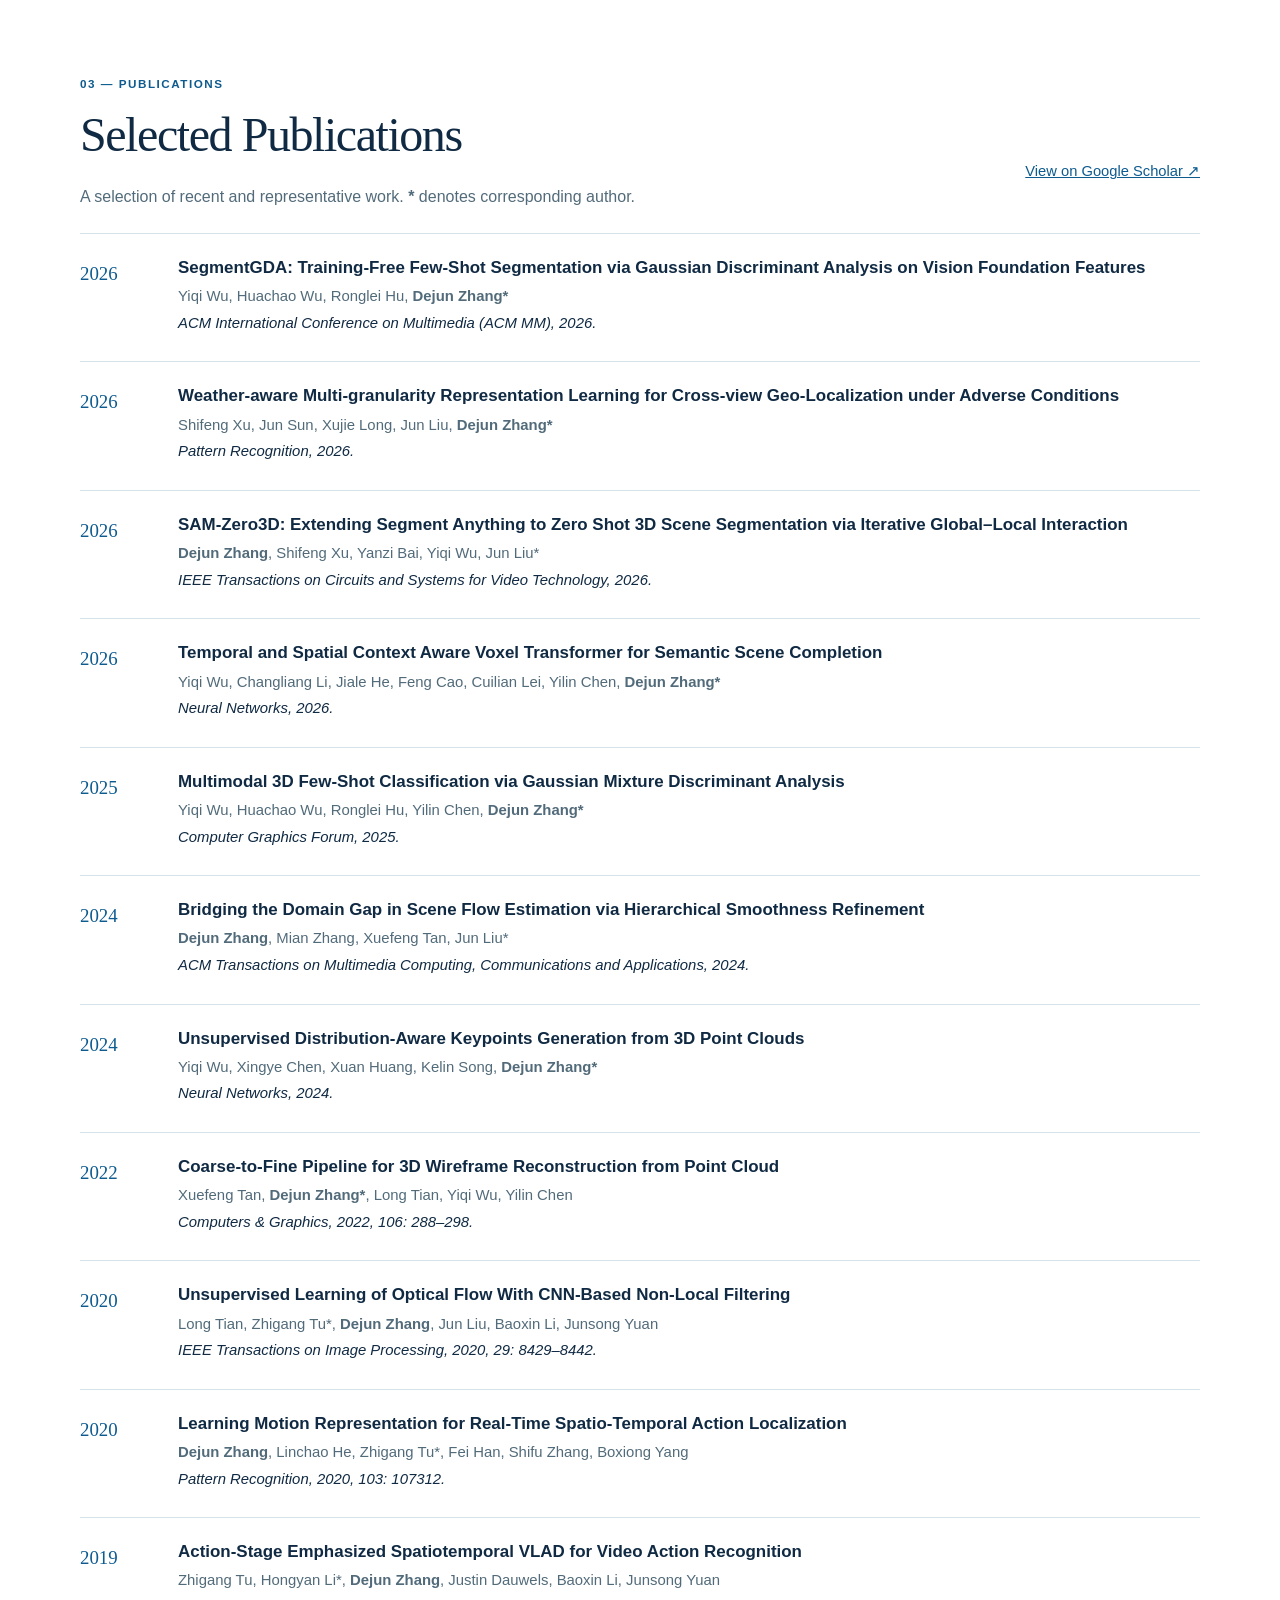
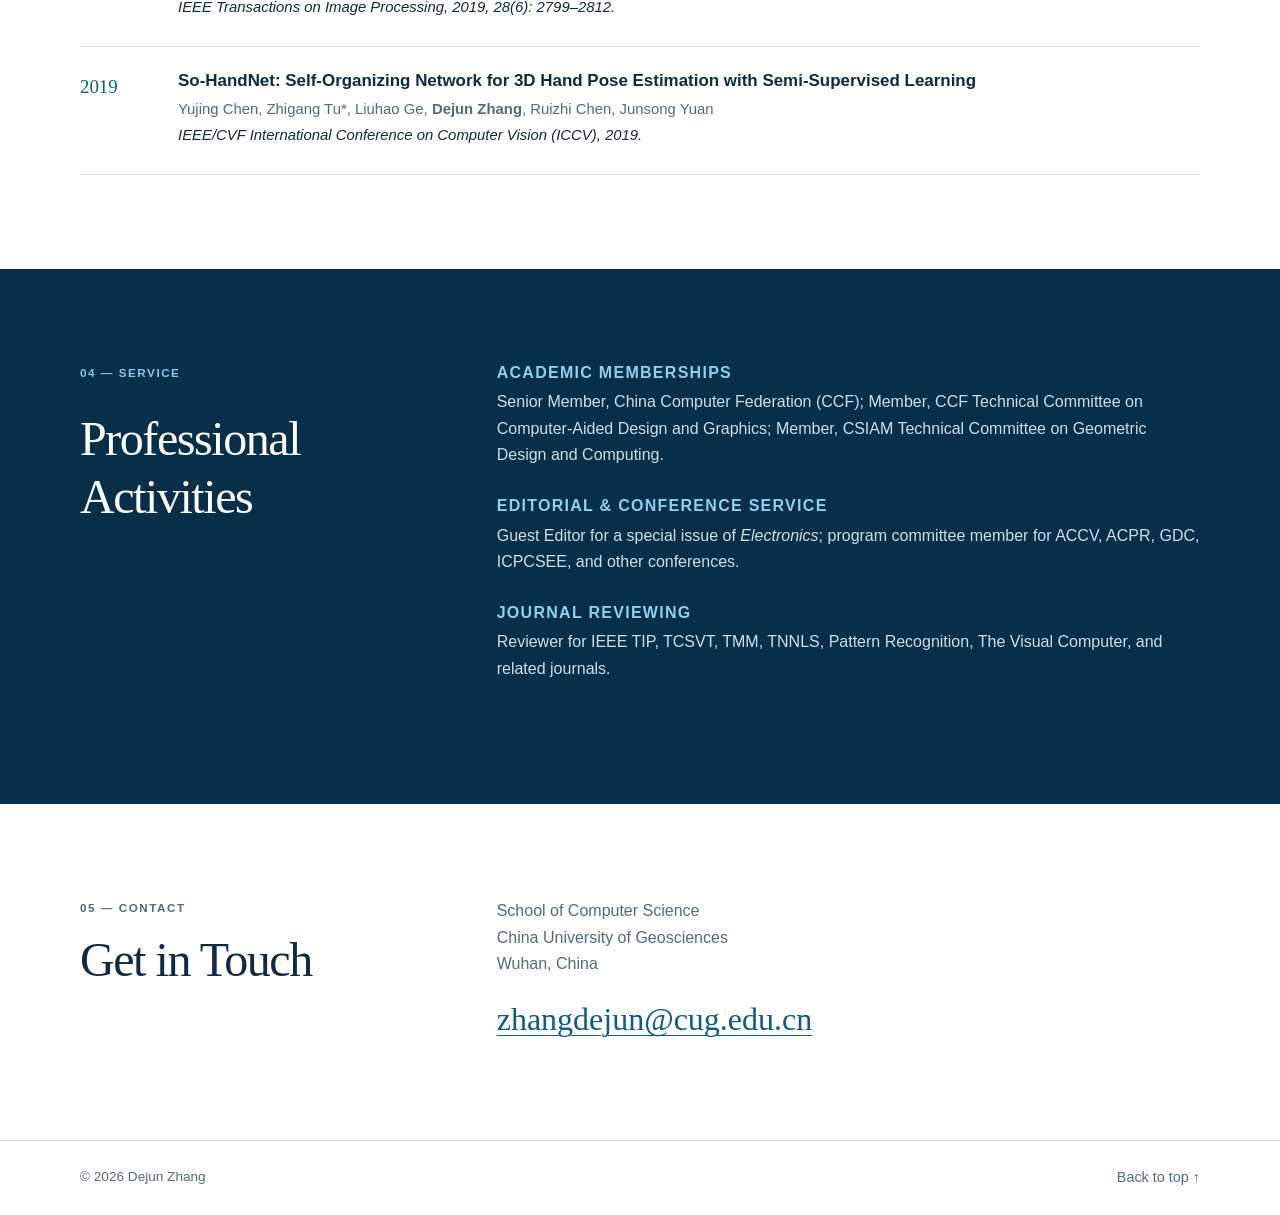
==== commit 28c7b526: "Update index.html" ====
--- a/index.html
+++ b/index.html
@@ -27,8 +27,8 @@
         <div>
           <p class="eyebrow">Academic homepage</p>
           <h1>Dejun Zhang<span class="cn-name">张德军</span></h1>
-          <p class="position">Associate Professor &amp; Master's Supervisor</p>
-          <p class="institution">College of Computer Science<br>China University of Geosciences, Wuhan</p>
+          <p class="position">Associate Professor</p>
+          <p class="institution">School of Computer Science<br>China University of Geosciences, Wuhan</p>
           <div class="links" aria-label="External links">
             <a href="mailto:zhangdejun@cug.edu.cn">Email</a>
             <a href="https://scholar.google.com/citations?hl=zh-CN&amp;oi=ao&amp;user=e5pwJ3oAAAAJ" rel="noopener noreferrer" target="_blank">Google Scholar</a>
@@ -50,7 +50,7 @@
     <section id="about" class="section shell two-col">
       <div><p class="section-kicker">01 — Profile</p><h2>About Me</h2><figure class="portrait about-portrait"><img src="assets/zhangdejun.jpg" alt="Dejun Zhang"><figcaption>Dejun Zhang</figcaption></figure></div>
       <div class="prose">
-        <p>I am an Associate Professor and Master's Supervisor at the College of Computer Science, China University of Geosciences, Wuhan. I received my Ph.D. in Computer Application Technology from Wuhan University in 2015 and was a visiting scholar at the Singapore University of Technology and Design (SUTD).</p>
+        <p>I am an Associate Professor at the School of Computer Science, China University of Geosciences, Wuhan, China. I received my Ph.D. in Computer Application Technology from Wuhan University in 2015 and was a visiting scholar at the Singapore University of Technology and Design (SUTD).</p>
         <p>My research explores machine vision, image processing, and artificial intelligence, with particular interests in visual localization, 3D vision, and multimodal perception. I have led more than ten research projects, published 40+ SCI-indexed papers as first or corresponding author, obtained 10+ authorized invention patents, and authored two academic monographs.</p>
       </div>
     </section>
@@ -87,7 +87,7 @@
 
     <section id="activities" class="section section-dark"><div class="shell activities-grid"><div><p class="section-kicker">04 — Service</p><h2>Professional Activities</h2></div><div><h3>Academic Memberships</h3><p>Senior Member, China Computer Federation (CCF); Member, CCF Technical Committee on Computer-Aided Design and Graphics; Member, CSIAM Technical Committee on Geometric Design and Computing.</p><h3>Editorial &amp; Conference Service</h3><p>Guest Editor for a special issue of <em>Electronics</em>; program committee member for ACCV, ACPR, GDC, ICPCSEE, and other conferences.</p><h3>Journal Reviewing</h3><p>Reviewer for IEEE TIP, TCSVT, TMM, TNNLS, Pattern Recognition, The Visual Computer, and related journals.</p></div></div></section>
 
-    <section id="contact" class="section shell contact"><div><p class="section-kicker">05 — Contact</p><h2>Get in Touch</h2></div><div><p>College of Computer Science<br>China University of Geosciences<br>Wuhan, China</p><a class="email" href="mailto:zhangdejun@cug.edu.cn">zhangdejun@cug.edu.cn</a></div></section>
+    <section id="contact" class="section shell contact"><div><p class="section-kicker">05 — Contact</p><h2>Get in Touch</h2></div><div><p>School of Computer Science<br>China University of Geosciences<br>Wuhan, China</p><a class="email" href="mailto:zhangdejun@cug.edu.cn">zhangdejun@cug.edu.cn</a></div></section>
   </main>
   <footer><div class="shell"><span>© <span id="year"></span> Dejun Zhang</span><a href="#top">Back to top ↑</a></div></footer>
   <script>document.getElementById('year').textContent=new Date().getFullYear();const b=document.querySelector('.menu-button'),n=document.querySelector('#site-nav');b.addEventListener('click',()=>{const e=b.getAttribute('aria-expanded')==='true';b.setAttribute('aria-expanded',String(!e));n.classList.toggle('open')});document.querySelectorAll('#site-nav a').forEach(a=>a.addEventListener('click',()=>{n.classList.remove('open');b.setAttribute('aria-expanded','false')}));</script>
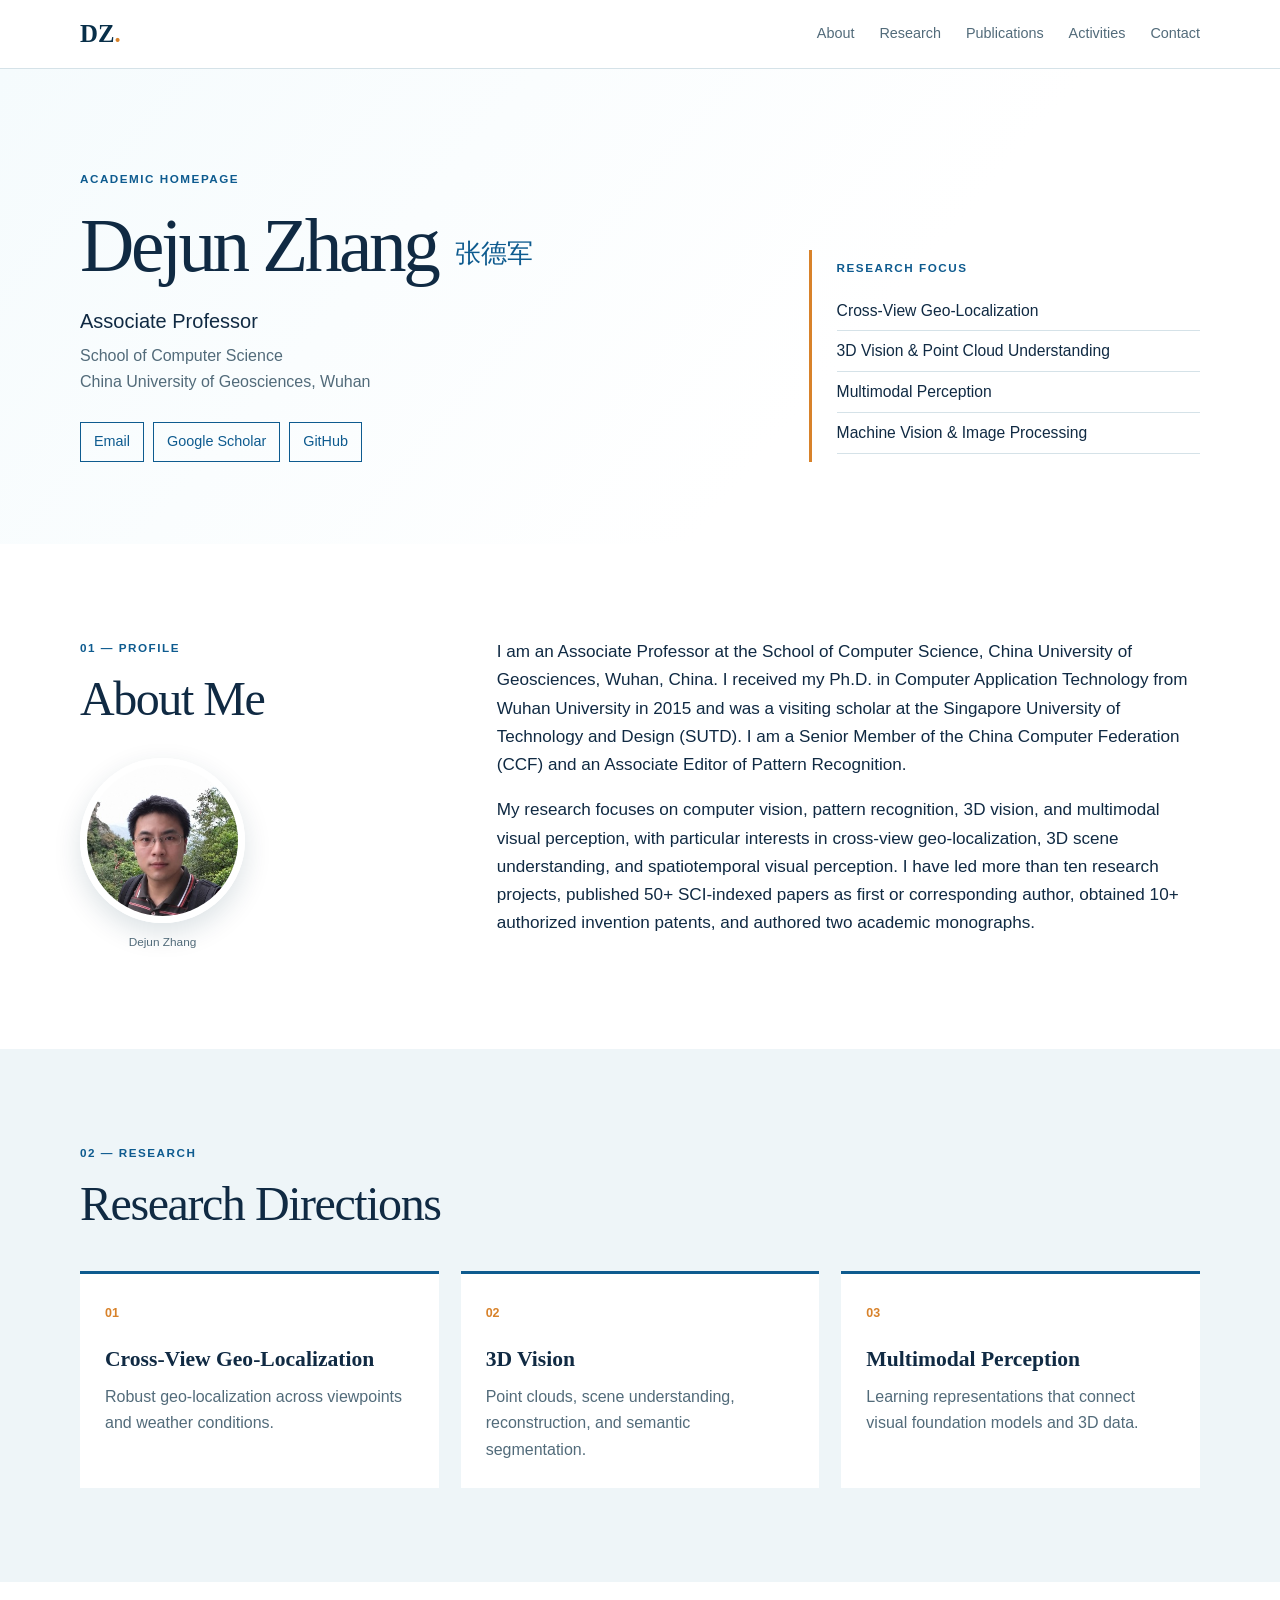
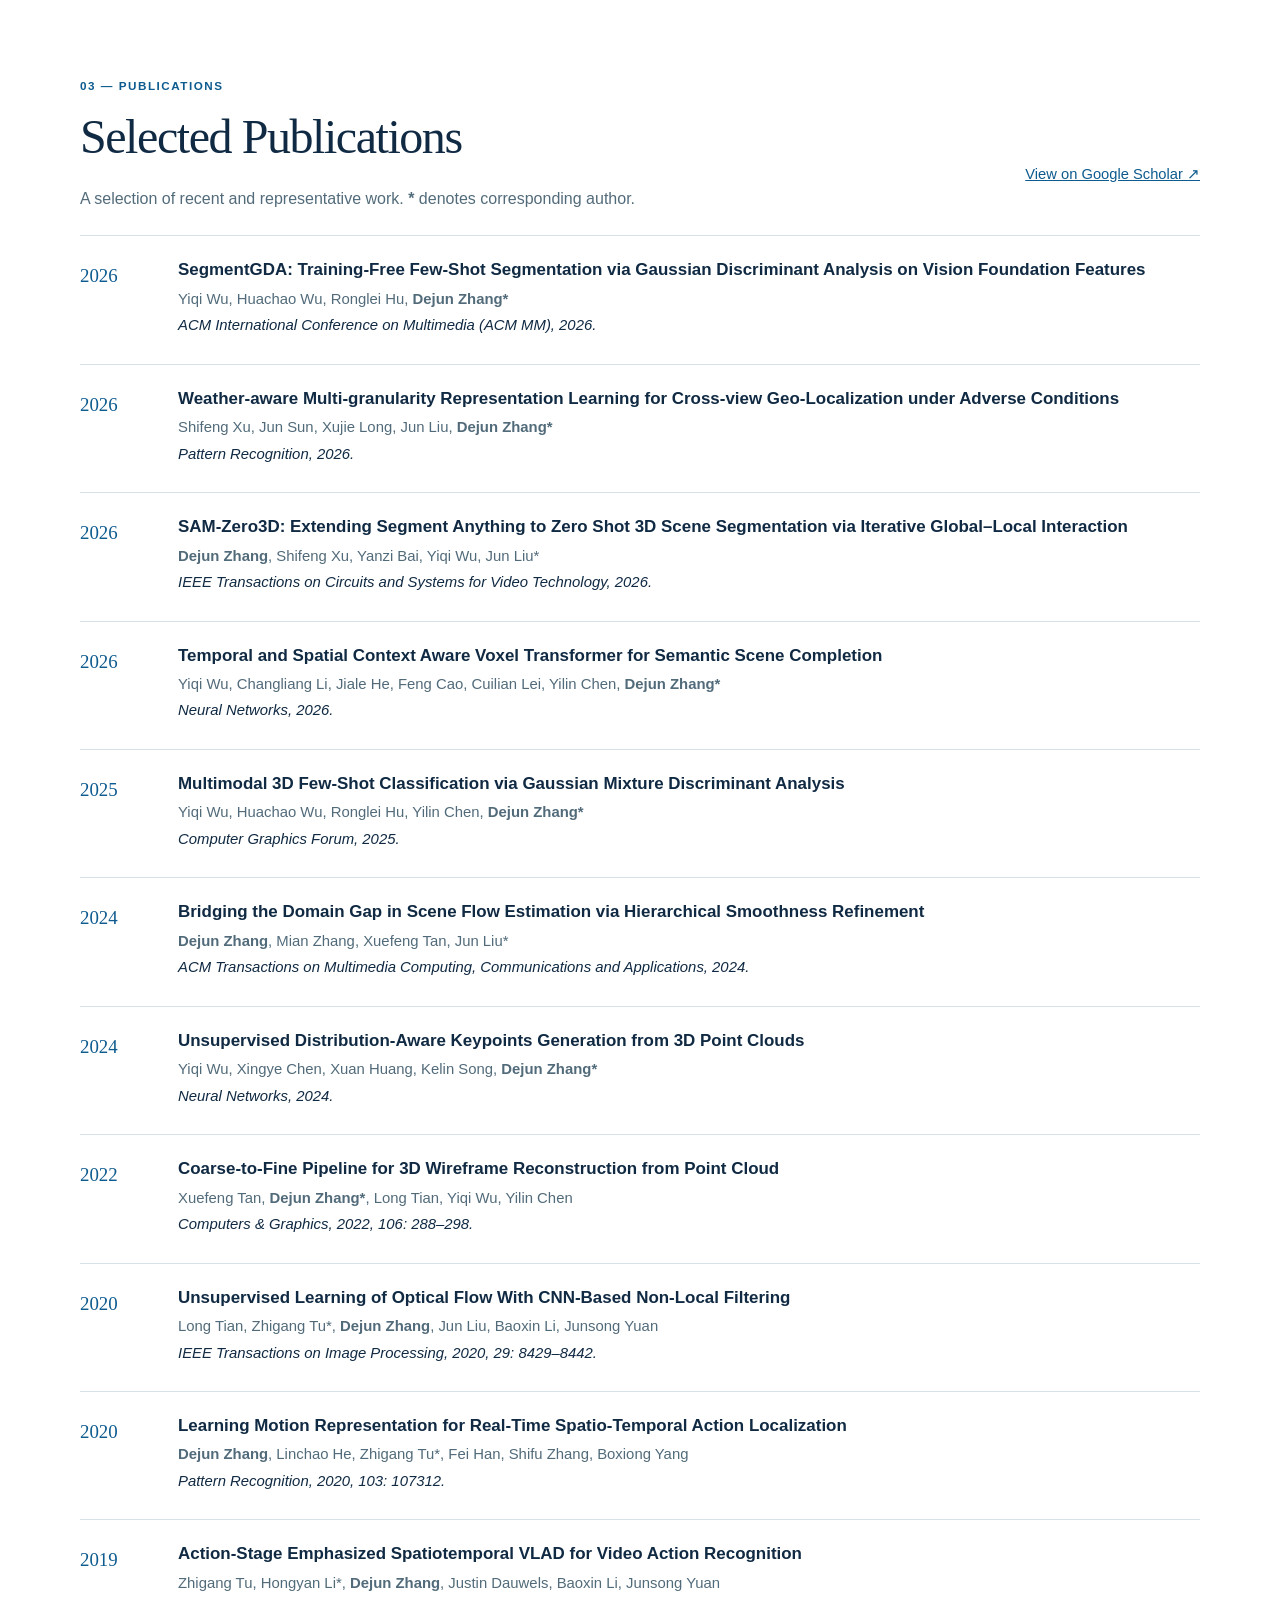
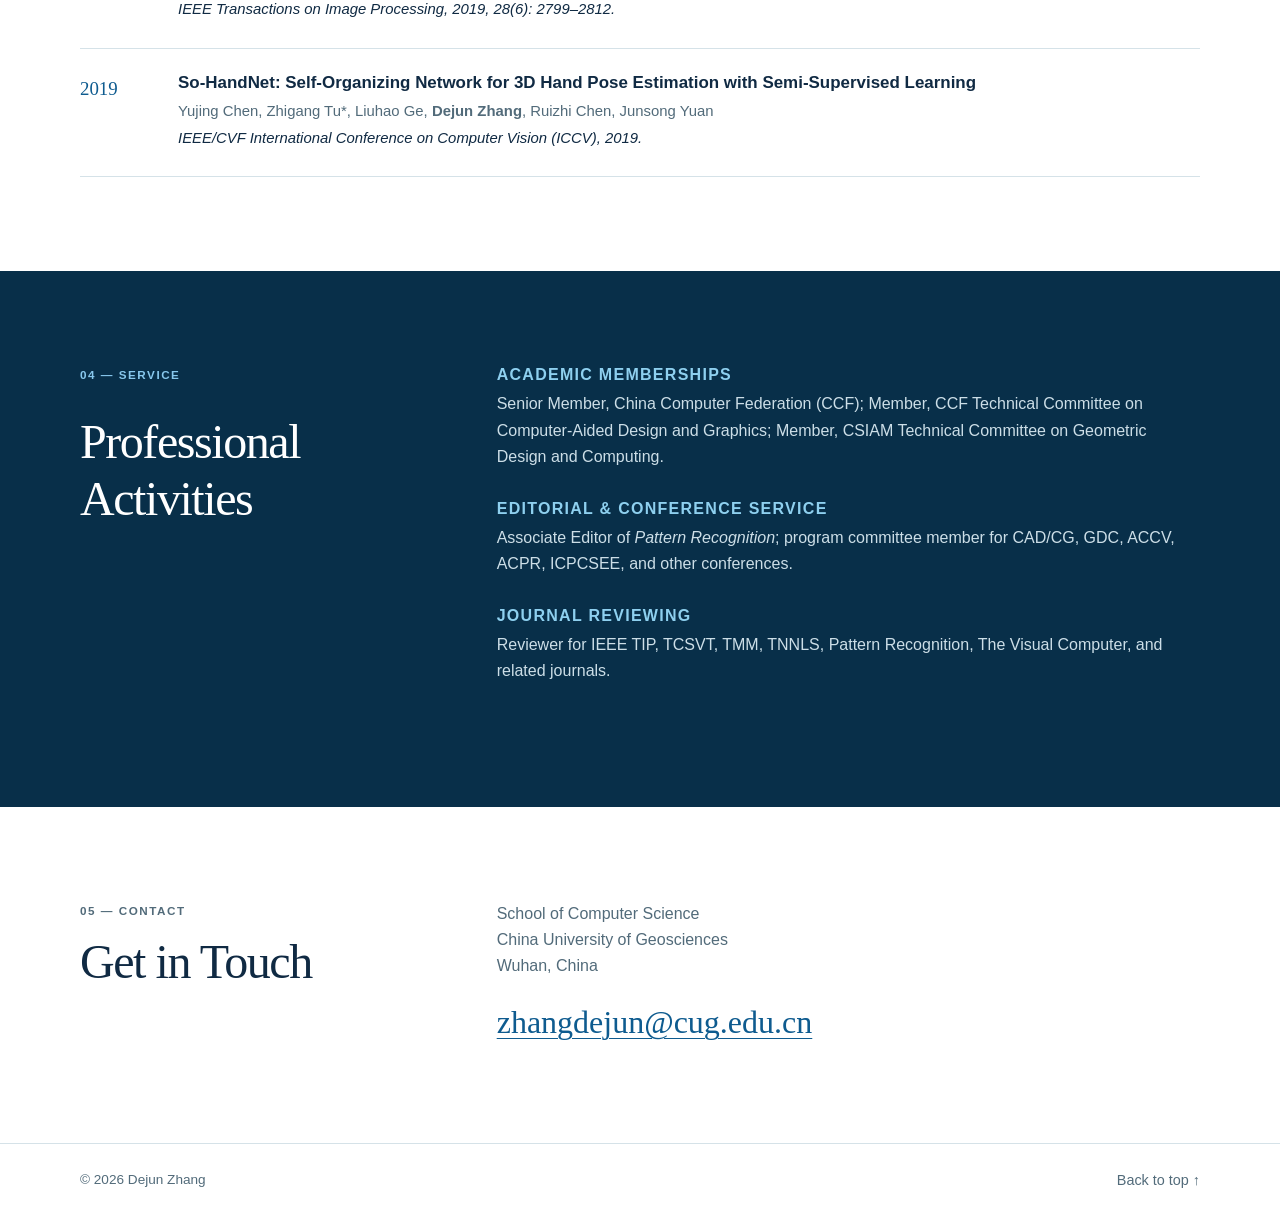
==== commit b97db21f: "Update index.html" ====
--- a/index.html
+++ b/index.html
@@ -50,8 +50,8 @@
     <section id="about" class="section shell two-col">
       <div><p class="section-kicker">01 — Profile</p><h2>About Me</h2><figure class="portrait about-portrait"><img src="assets/zhangdejun.jpg" alt="Dejun Zhang"><figcaption>Dejun Zhang</figcaption></figure></div>
       <div class="prose">
-        <p>I am an Associate Professor at the School of Computer Science, China University of Geosciences, Wuhan, China. I received my Ph.D. in Computer Application Technology from Wuhan University in 2015 and was a visiting scholar at the Singapore University of Technology and Design (SUTD).</p>
-        <p>My research explores machine vision, image processing, and artificial intelligence, with particular interests in visual localization, 3D vision, and multimodal perception. I have led more than ten research projects, published 40+ SCI-indexed papers as first or corresponding author, obtained 10+ authorized invention patents, and authored two academic monographs.</p>
+        <p>I am an Associate Professor at the School of Computer Science, China University of Geosciences, Wuhan, China. I received my Ph.D. in Computer Application Technology from Wuhan University in 2015 and was a visiting scholar at the Singapore University of Technology and Design (SUTD). I am a Senior Member of the China Computer Federation (CCF) and an Associate Editor of Pattern Recognition.</p>
+        <p>My research focuses on computer vision, pattern recognition, 3D vision, and multimodal visual perception, with particular interests in cross-view geo-localization, 3D scene understanding, and spatiotemporal visual perception. I have led more than ten research projects, published 50+ SCI-indexed papers as first or corresponding author, obtained 10+ authorized invention patents, and authored two academic monographs.</p>
       </div>
     </section>
 
@@ -59,7 +59,7 @@
       <div class="shell">
         <p class="section-kicker">02 — Research</p><h2>Research Directions</h2>
         <div class="research-grid">
-          <article><span>01</span><h3>Visual Localization</h3><p>Robust geo-localization across viewpoints and weather conditions.</p></article>
+          <article><span>01</span><h3>Cross-View Geo-Localization</h3><p>Robust geo-localization across viewpoints and weather conditions.</p></article>
           <article><span>02</span><h3>3D Vision</h3><p>Point clouds, scene understanding, reconstruction, and semantic segmentation.</p></article>
           <article><span>03</span><h3>Multimodal Perception</h3><p>Learning representations that connect visual foundation models and 3D data.</p></article>
         </div>
@@ -85,7 +85,7 @@
       </ol>
     </section>
 
-    <section id="activities" class="section section-dark"><div class="shell activities-grid"><div><p class="section-kicker">04 — Service</p><h2>Professional Activities</h2></div><div><h3>Academic Memberships</h3><p>Senior Member, China Computer Federation (CCF); Member, CCF Technical Committee on Computer-Aided Design and Graphics; Member, CSIAM Technical Committee on Geometric Design and Computing.</p><h3>Editorial &amp; Conference Service</h3><p>Guest Editor for a special issue of <em>Electronics</em>; program committee member for ACCV, ACPR, GDC, ICPCSEE, and other conferences.</p><h3>Journal Reviewing</h3><p>Reviewer for IEEE TIP, TCSVT, TMM, TNNLS, Pattern Recognition, The Visual Computer, and related journals.</p></div></div></section>
+    <section id="activities" class="section section-dark"><div class="shell activities-grid"><div><p class="section-kicker">04 — Service</p><h2>Professional Activities</h2></div><div><h3>Academic Memberships</h3><p>Senior Member, China Computer Federation (CCF); Member, CCF Technical Committee on Computer-Aided Design and Graphics; Member, CSIAM Technical Committee on Geometric Design and Computing.</p><h3>Editorial &amp; Conference Service</h3><p>Associate Editor of <em>Pattern Recognition</em>; program committee member for CAD/CG, GDC, ACCV, ACPR, ICPCSEE, and other conferences.</p><h3>Journal Reviewing</h3><p>Reviewer for IEEE TIP, TCSVT, TMM, TNNLS, Pattern Recognition, The Visual Computer, and related journals.</p></div></div></section>
 
     <section id="contact" class="section shell contact"><div><p class="section-kicker">05 — Contact</p><h2>Get in Touch</h2></div><div><p>School of Computer Science<br>China University of Geosciences<br>Wuhan, China</p><a class="email" href="mailto:zhangdejun@cug.edu.cn">zhangdejun@cug.edu.cn</a></div></section>
   </main>
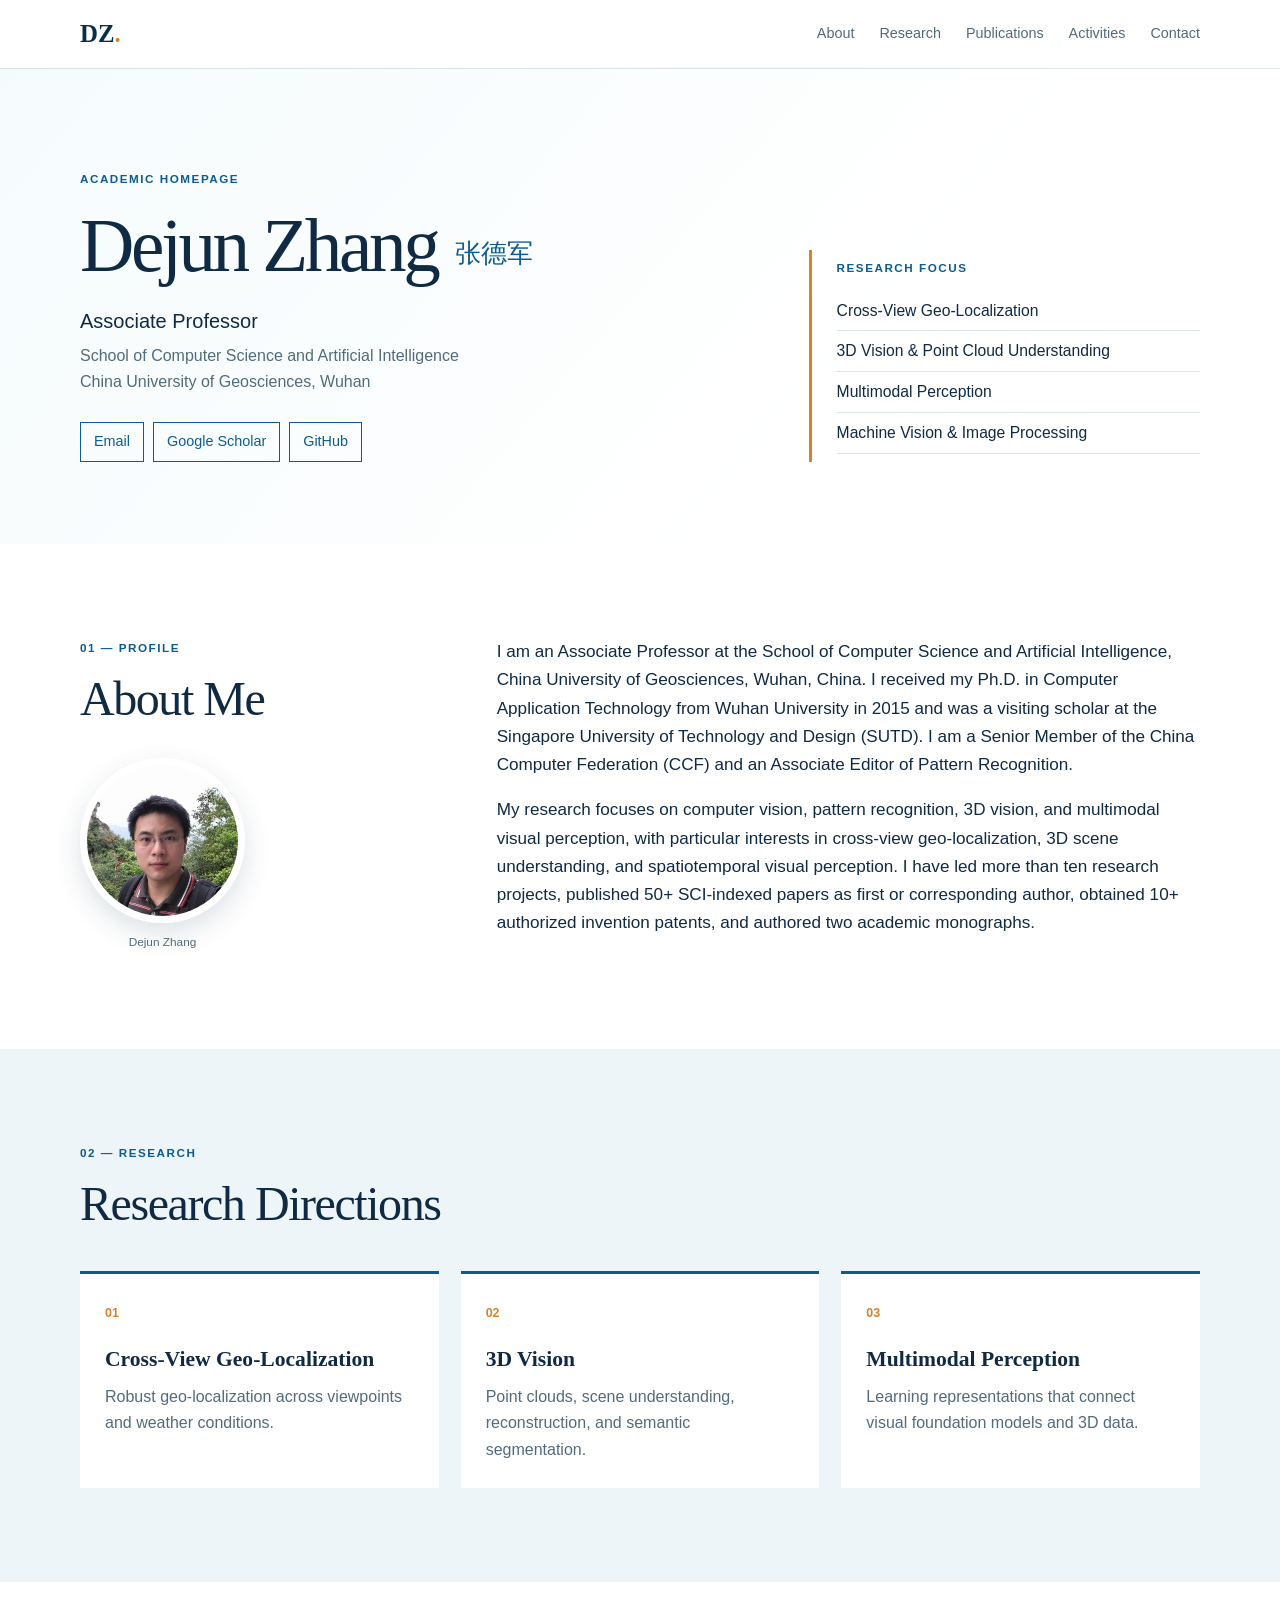
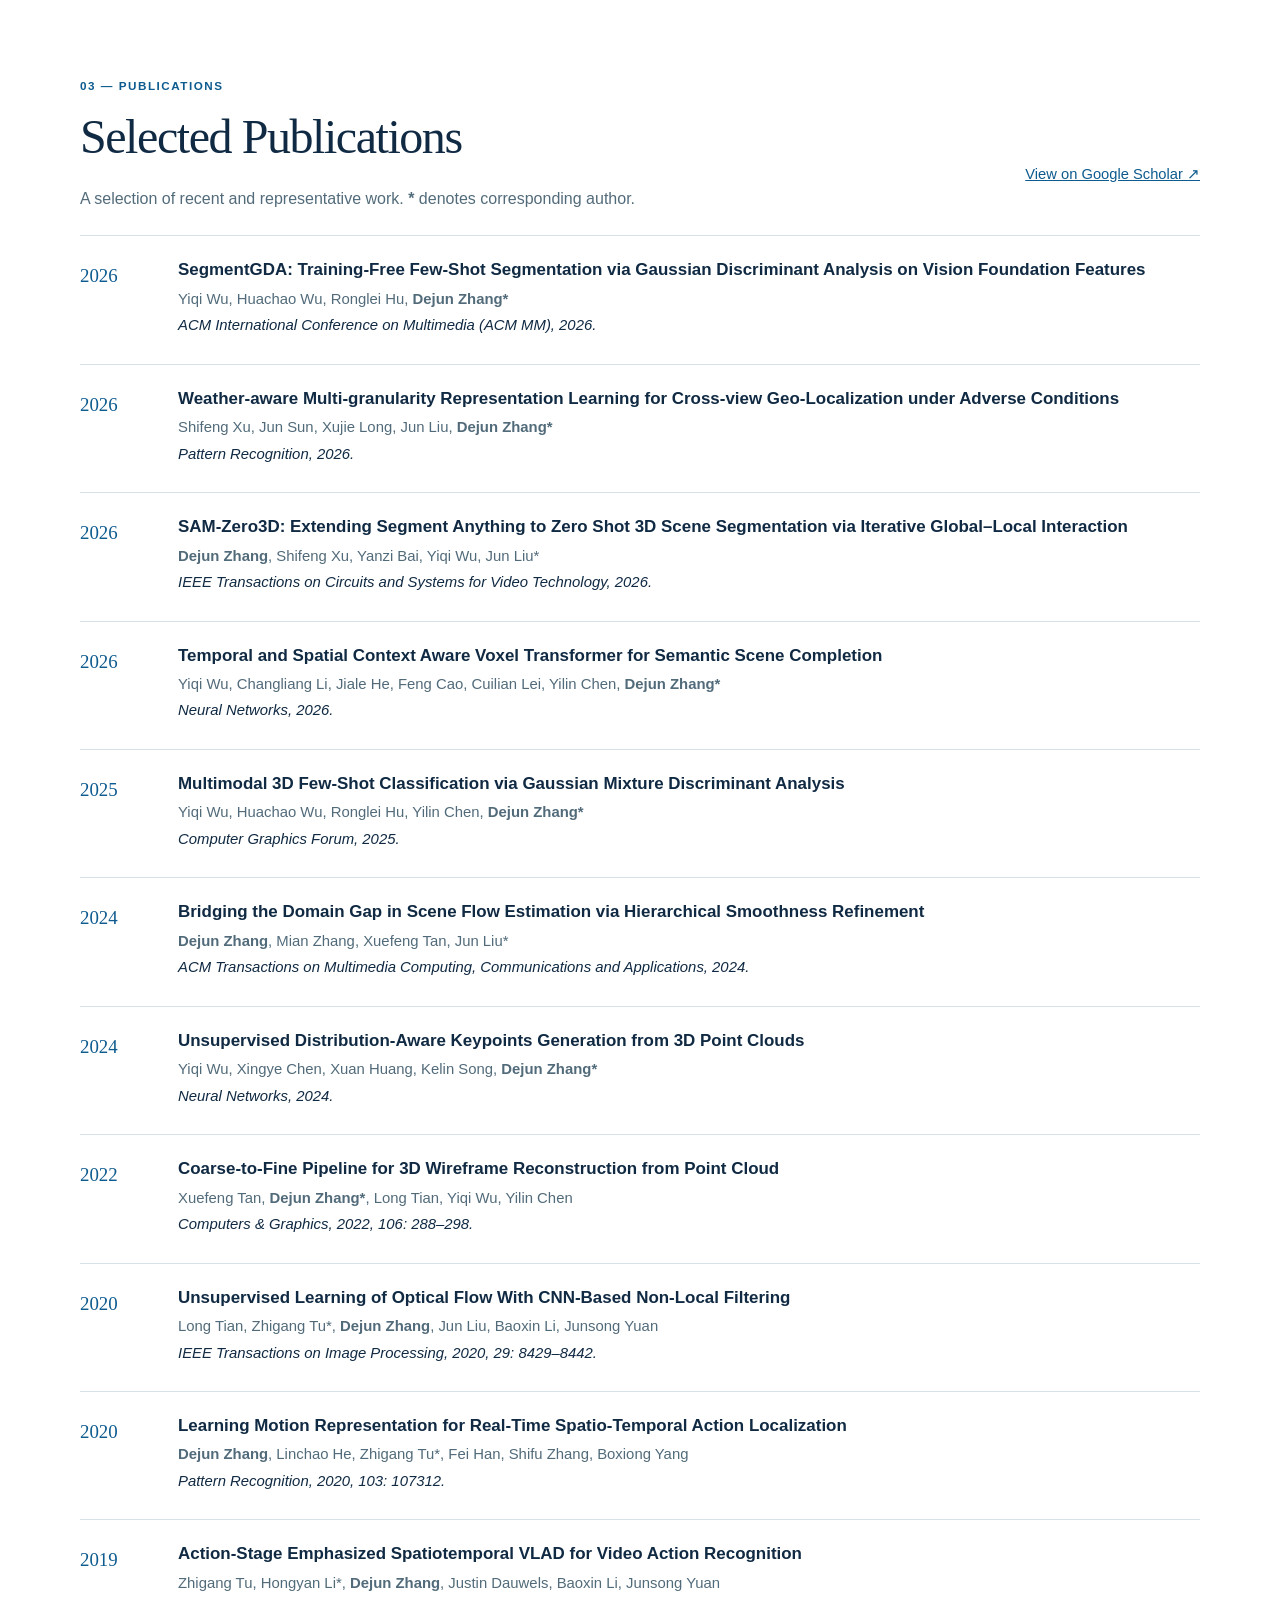
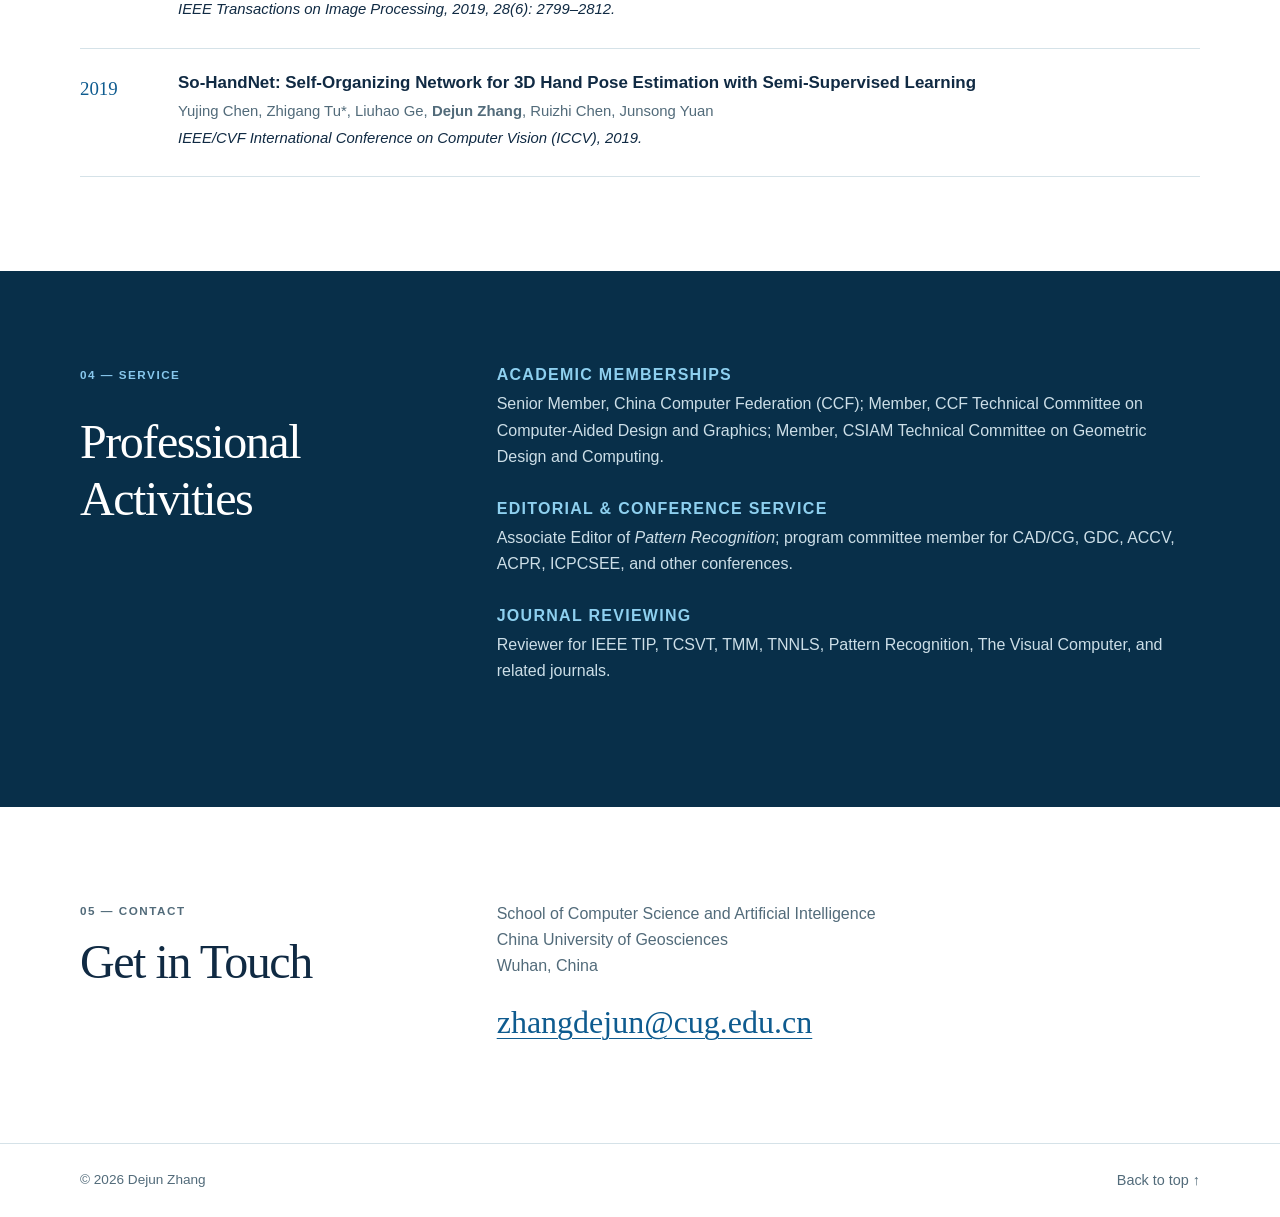
==== commit da20ab58: "Update index.html" ====
--- a/index.html
+++ b/index.html
@@ -28,7 +28,7 @@
           <p class="eyebrow">Academic homepage</p>
           <h1>Dejun Zhang<span class="cn-name">张德军</span></h1>
           <p class="position">Associate Professor</p>
-          <p class="institution">School of Computer Science<br>China University of Geosciences, Wuhan</p>
+          <p class="institution">School of Computer Science and Artificial Intelligence<br>China University of Geosciences, Wuhan</p>
           <div class="links" aria-label="External links">
             <a href="mailto:zhangdejun@cug.edu.cn">Email</a>
             <a href="https://scholar.google.com/citations?hl=zh-CN&amp;oi=ao&amp;user=e5pwJ3oAAAAJ" rel="noopener noreferrer" target="_blank">Google Scholar</a>
@@ -50,7 +50,7 @@
     <section id="about" class="section shell two-col">
       <div><p class="section-kicker">01 — Profile</p><h2>About Me</h2><figure class="portrait about-portrait"><img src="assets/zhangdejun.jpg" alt="Dejun Zhang"><figcaption>Dejun Zhang</figcaption></figure></div>
       <div class="prose">
-        <p>I am an Associate Professor at the School of Computer Science, China University of Geosciences, Wuhan, China. I received my Ph.D. in Computer Application Technology from Wuhan University in 2015 and was a visiting scholar at the Singapore University of Technology and Design (SUTD). I am a Senior Member of the China Computer Federation (CCF) and an Associate Editor of Pattern Recognition.</p>
+        <p>I am an Associate Professor at the School of Computer Science and Artificial Intelligence, China University of Geosciences, Wuhan, China. I received my Ph.D. in Computer Application Technology from Wuhan University in 2015 and was a visiting scholar at the Singapore University of Technology and Design (SUTD). I am a Senior Member of the China Computer Federation (CCF) and an Associate Editor of Pattern Recognition.</p>
         <p>My research focuses on computer vision, pattern recognition, 3D vision, and multimodal visual perception, with particular interests in cross-view geo-localization, 3D scene understanding, and spatiotemporal visual perception. I have led more than ten research projects, published 50+ SCI-indexed papers as first or corresponding author, obtained 10+ authorized invention patents, and authored two academic monographs.</p>
       </div>
     </section>
@@ -87,7 +87,7 @@
 
     <section id="activities" class="section section-dark"><div class="shell activities-grid"><div><p class="section-kicker">04 — Service</p><h2>Professional Activities</h2></div><div><h3>Academic Memberships</h3><p>Senior Member, China Computer Federation (CCF); Member, CCF Technical Committee on Computer-Aided Design and Graphics; Member, CSIAM Technical Committee on Geometric Design and Computing.</p><h3>Editorial &amp; Conference Service</h3><p>Associate Editor of <em>Pattern Recognition</em>; program committee member for CAD/CG, GDC, ACCV, ACPR, ICPCSEE, and other conferences.</p><h3>Journal Reviewing</h3><p>Reviewer for IEEE TIP, TCSVT, TMM, TNNLS, Pattern Recognition, The Visual Computer, and related journals.</p></div></div></section>
 
-    <section id="contact" class="section shell contact"><div><p class="section-kicker">05 — Contact</p><h2>Get in Touch</h2></div><div><p>School of Computer Science<br>China University of Geosciences<br>Wuhan, China</p><a class="email" href="mailto:zhangdejun@cug.edu.cn">zhangdejun@cug.edu.cn</a></div></section>
+    <section id="contact" class="section shell contact"><div><p class="section-kicker">05 — Contact</p><h2>Get in Touch</h2></div><div><p>School of Computer Science and Artificial Intelligence<br>China University of Geosciences<br>Wuhan, China</p><a class="email" href="mailto:zhangdejun@cug.edu.cn">zhangdejun@cug.edu.cn</a></div></section>
   </main>
   <footer><div class="shell"><span>© <span id="year"></span> Dejun Zhang</span><a href="#top">Back to top ↑</a></div></footer>
   <script>document.getElementById('year').textContent=new Date().getFullYear();const b=document.querySelector('.menu-button'),n=document.querySelector('#site-nav');b.addEventListener('click',()=>{const e=b.getAttribute('aria-expanded')==='true';b.setAttribute('aria-expanded',String(!e));n.classList.toggle('open')});document.querySelectorAll('#site-nav a').forEach(a=>a.addEventListener('click',()=>{n.classList.remove('open');b.setAttribute('aria-expanded','false')}));</script>
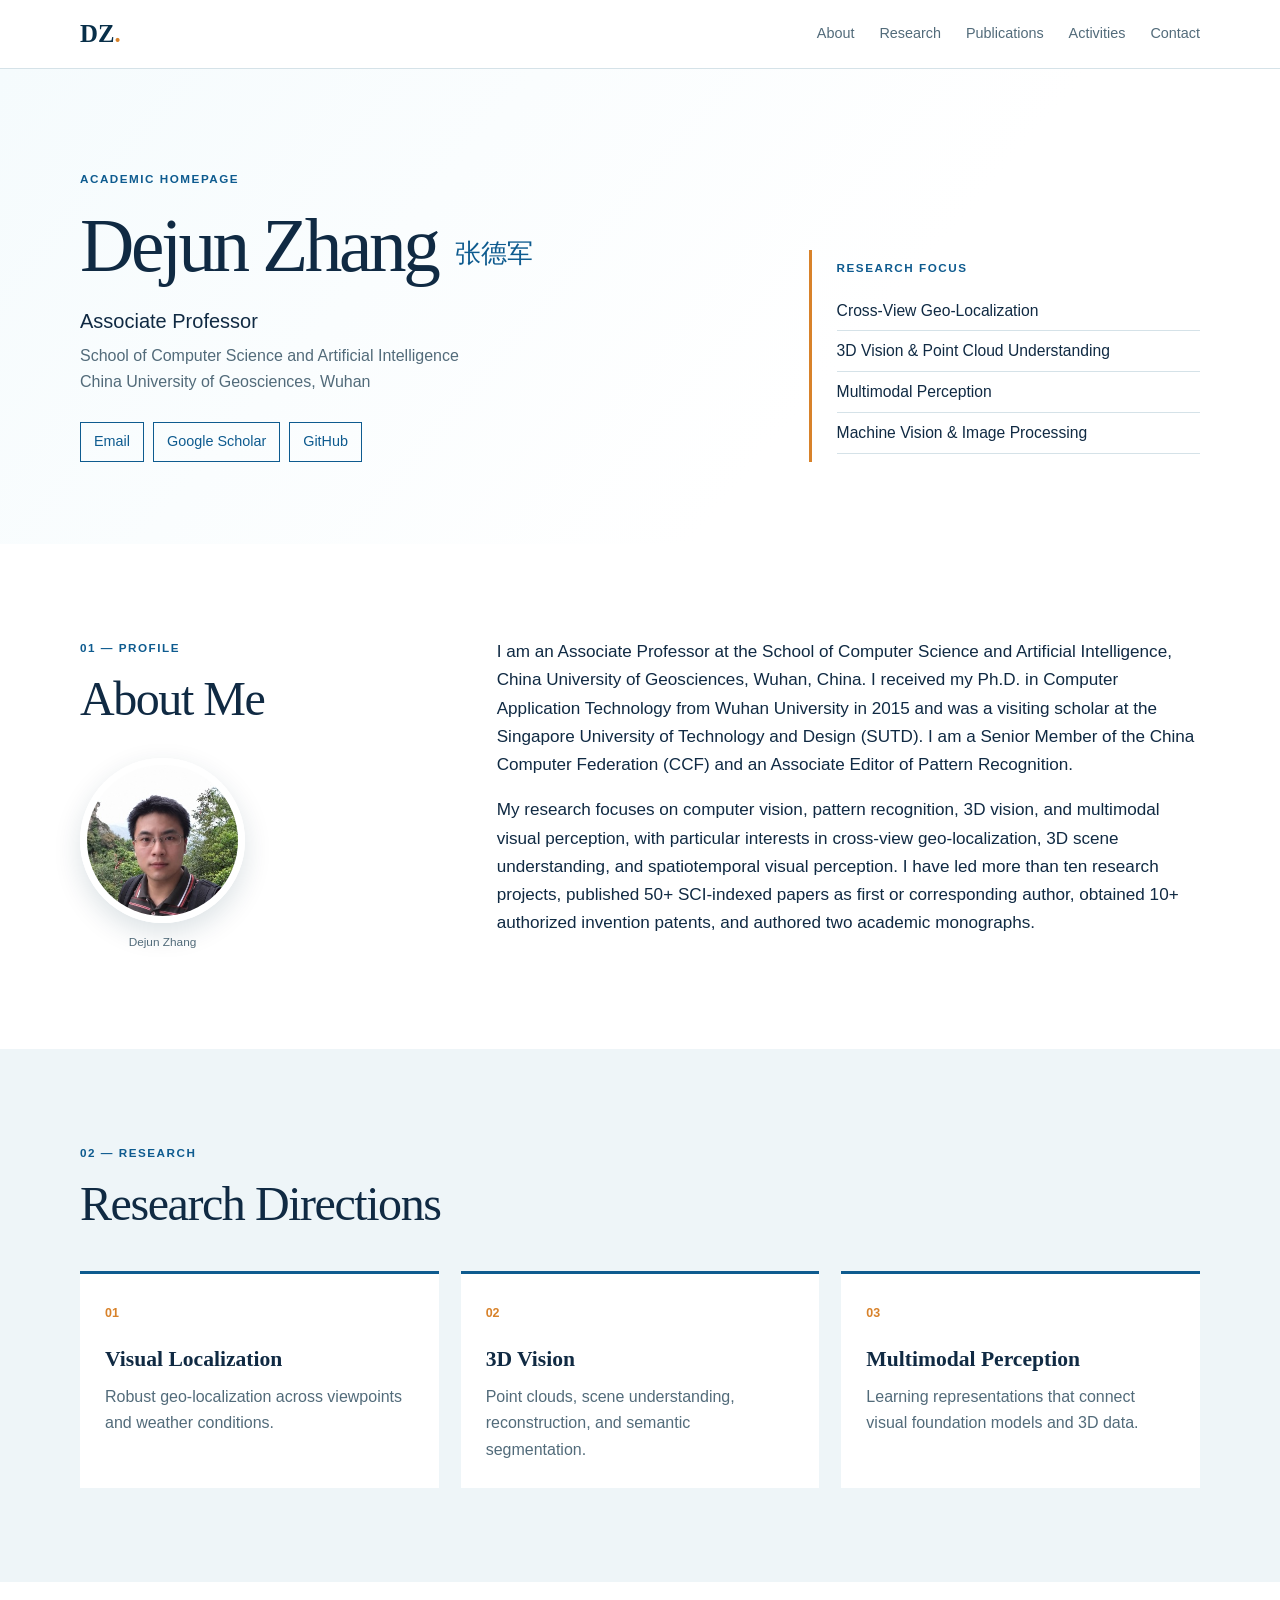
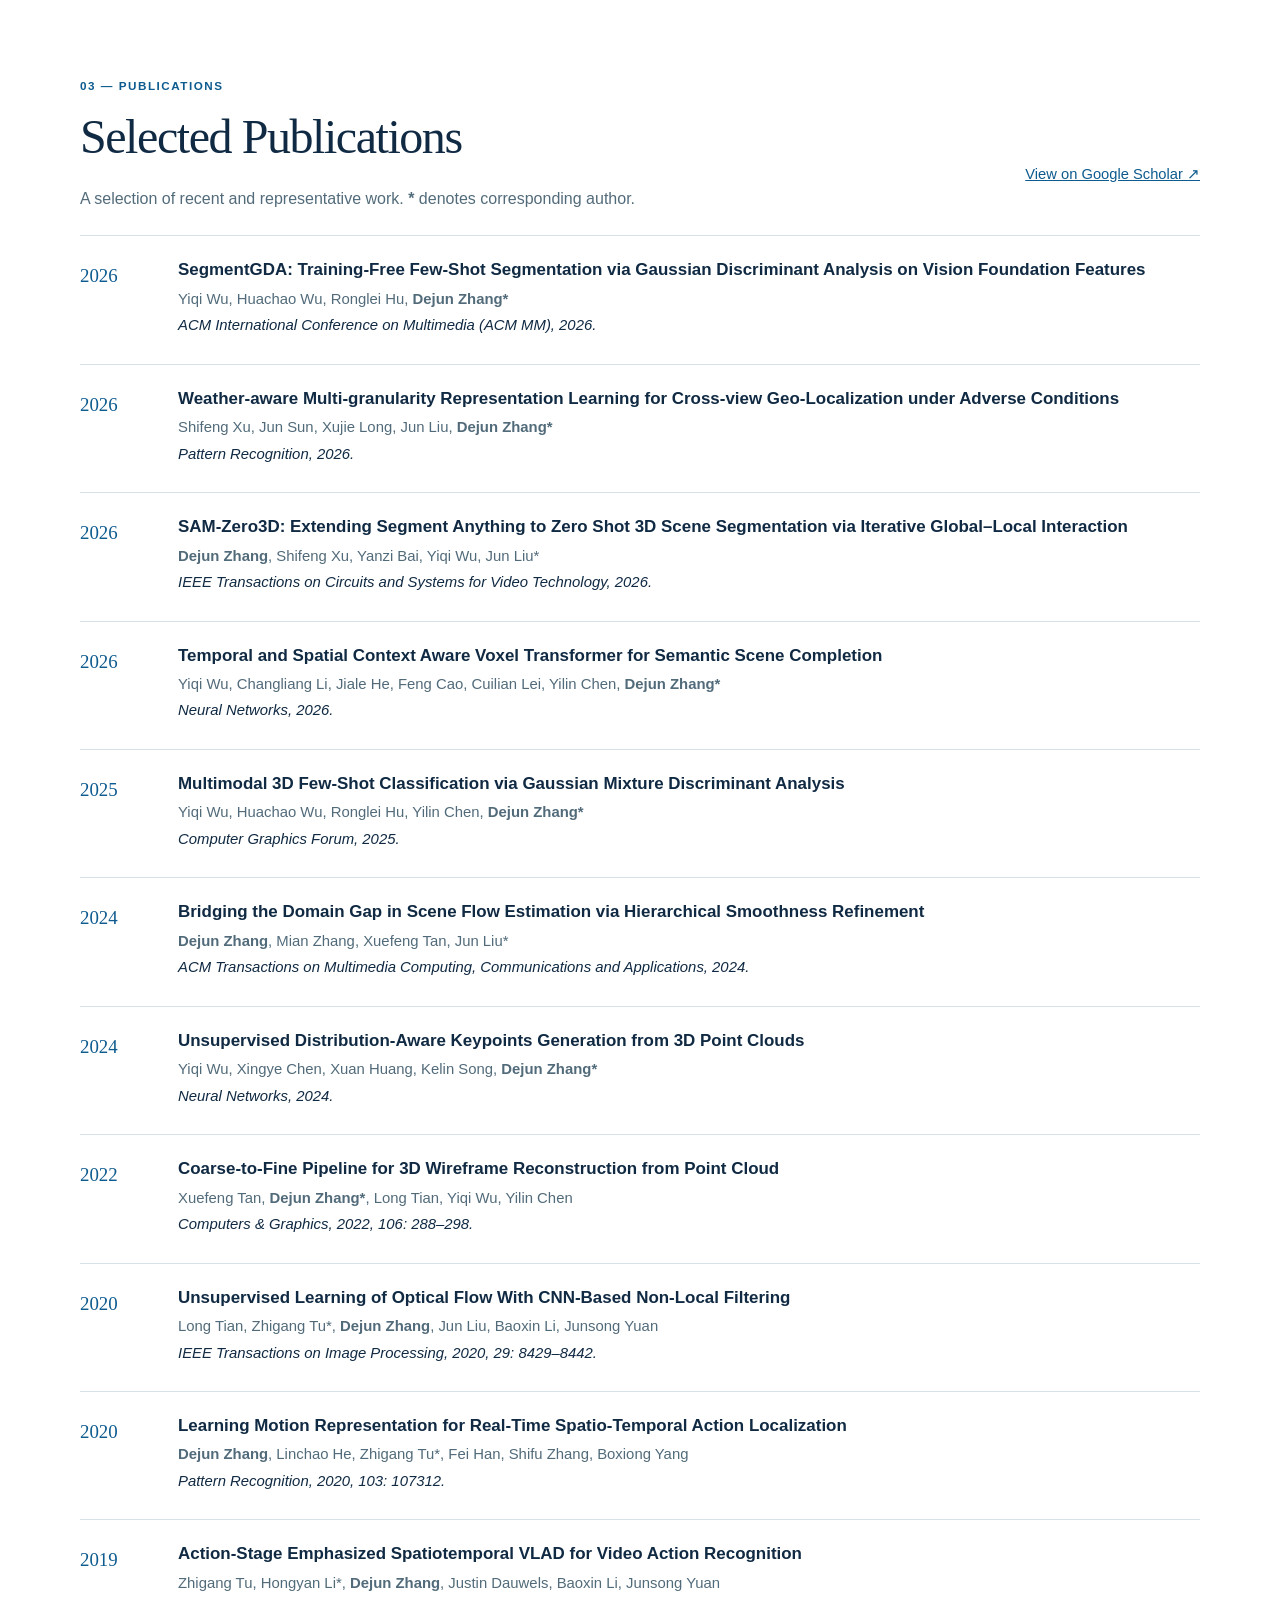
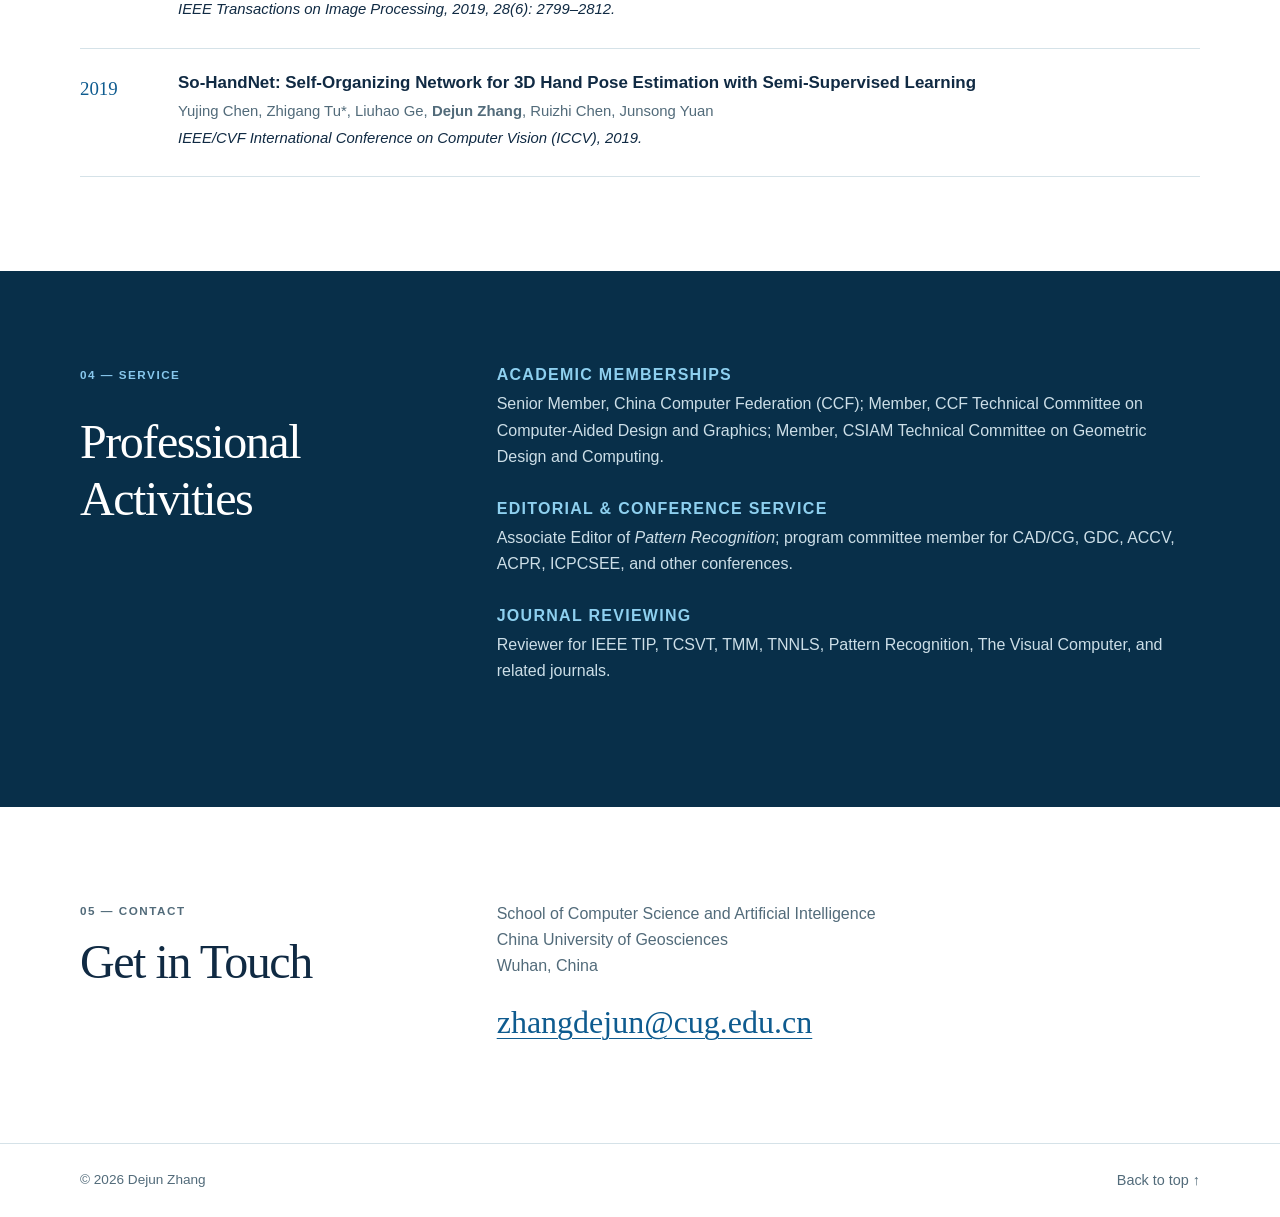
==== commit fcdd072b: "Update index.html" ====
--- a/index.html
+++ b/index.html
@@ -59,7 +59,7 @@
       <div class="shell">
         <p class="section-kicker">02 — Research</p><h2>Research Directions</h2>
         <div class="research-grid">
-          <article><span>01</span><h3>Cross-View Geo-Localization</h3><p>Robust geo-localization across viewpoints and weather conditions.</p></article>
+          <article><span>01</span><h3>Visual Localization</h3><p>Robust geo-localization across viewpoints and weather conditions.</p></article>
           <article><span>02</span><h3>3D Vision</h3><p>Point clouds, scene understanding, reconstruction, and semantic segmentation.</p></article>
           <article><span>03</span><h3>Multimodal Perception</h3><p>Learning representations that connect visual foundation models and 3D data.</p></article>
         </div>
